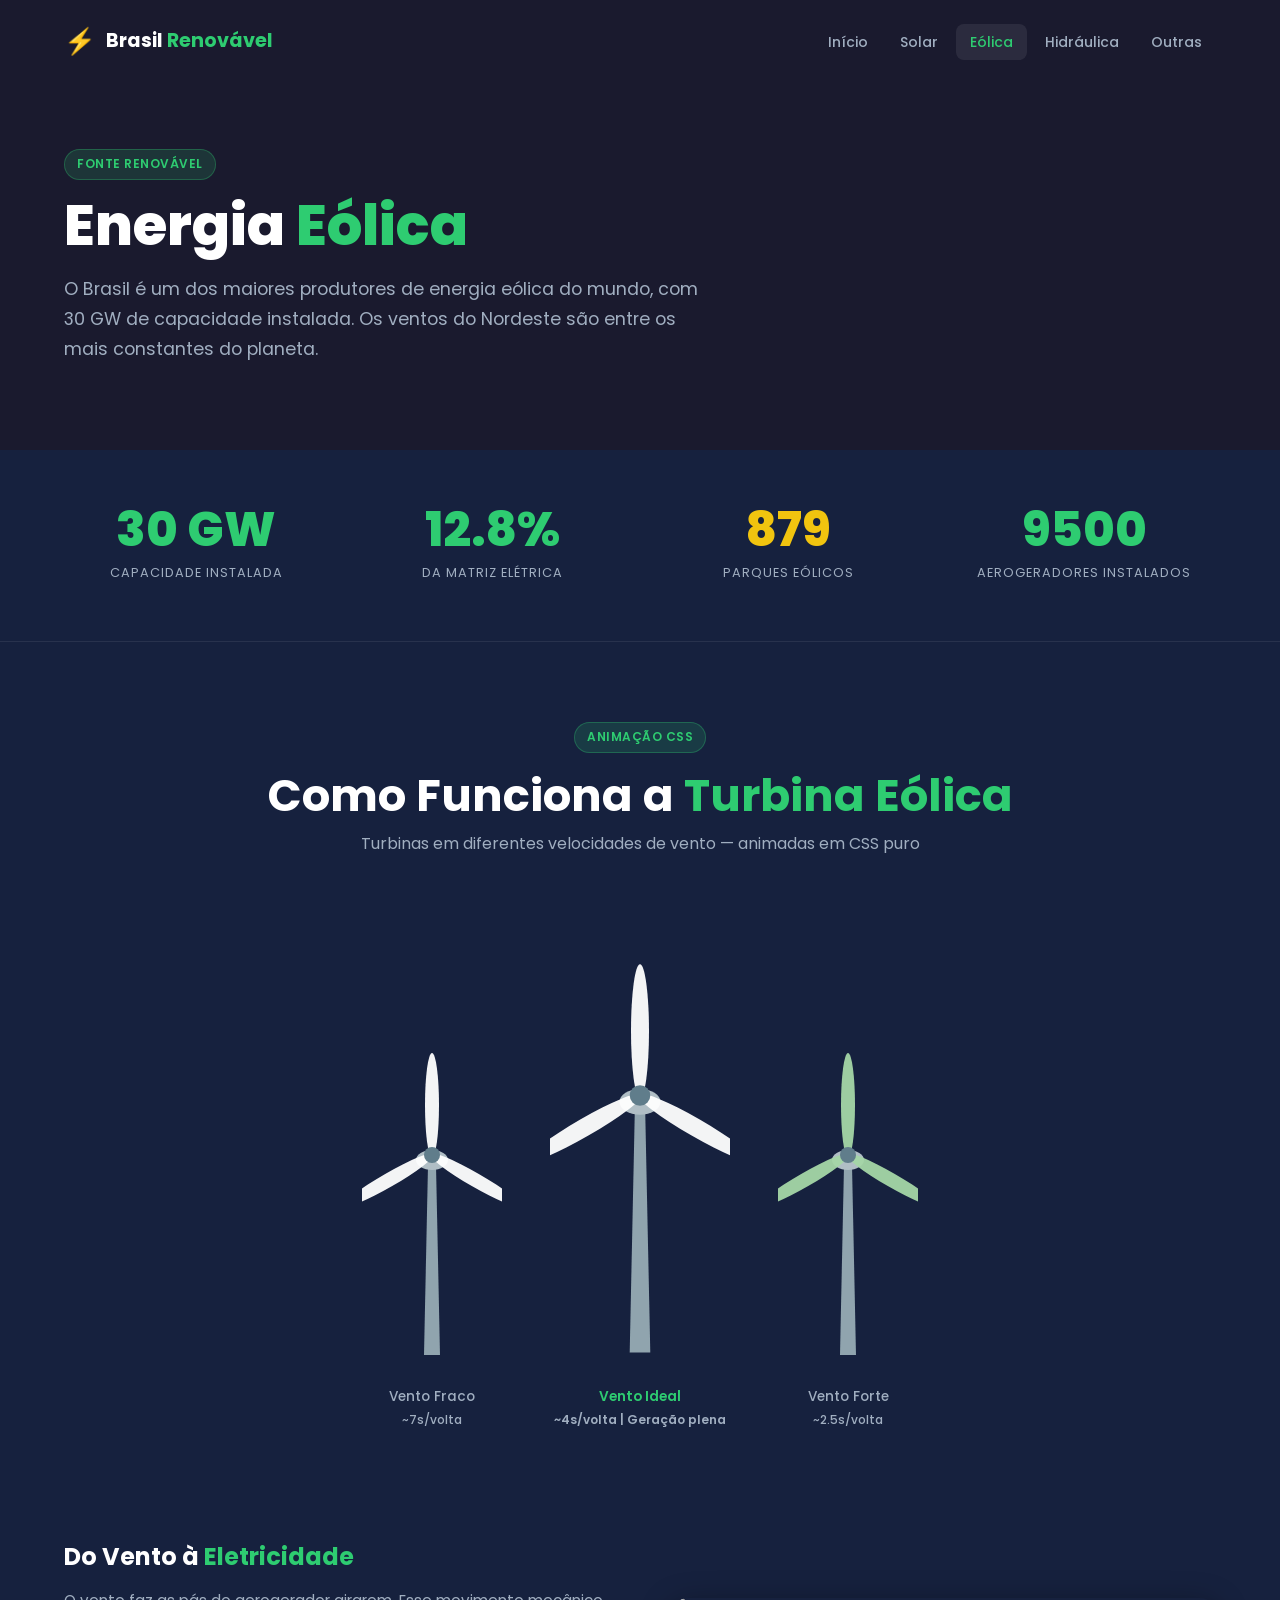
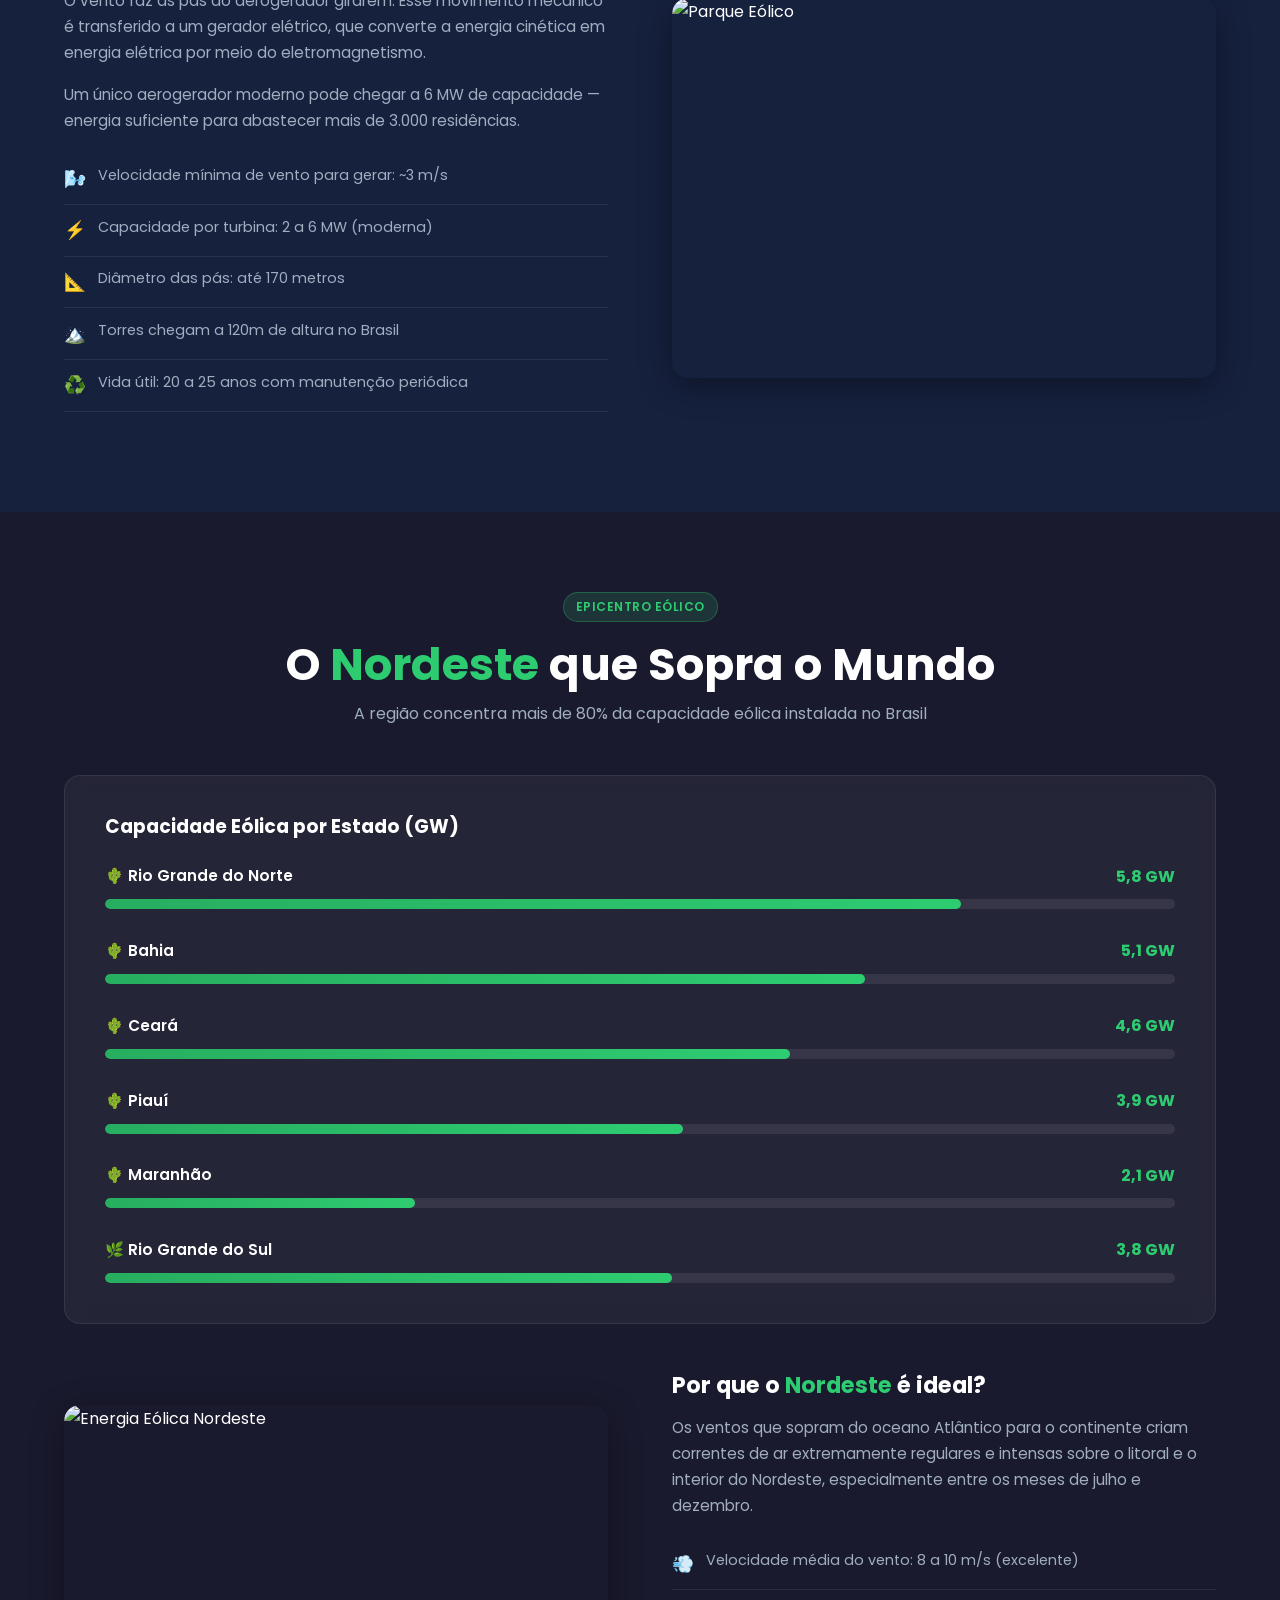
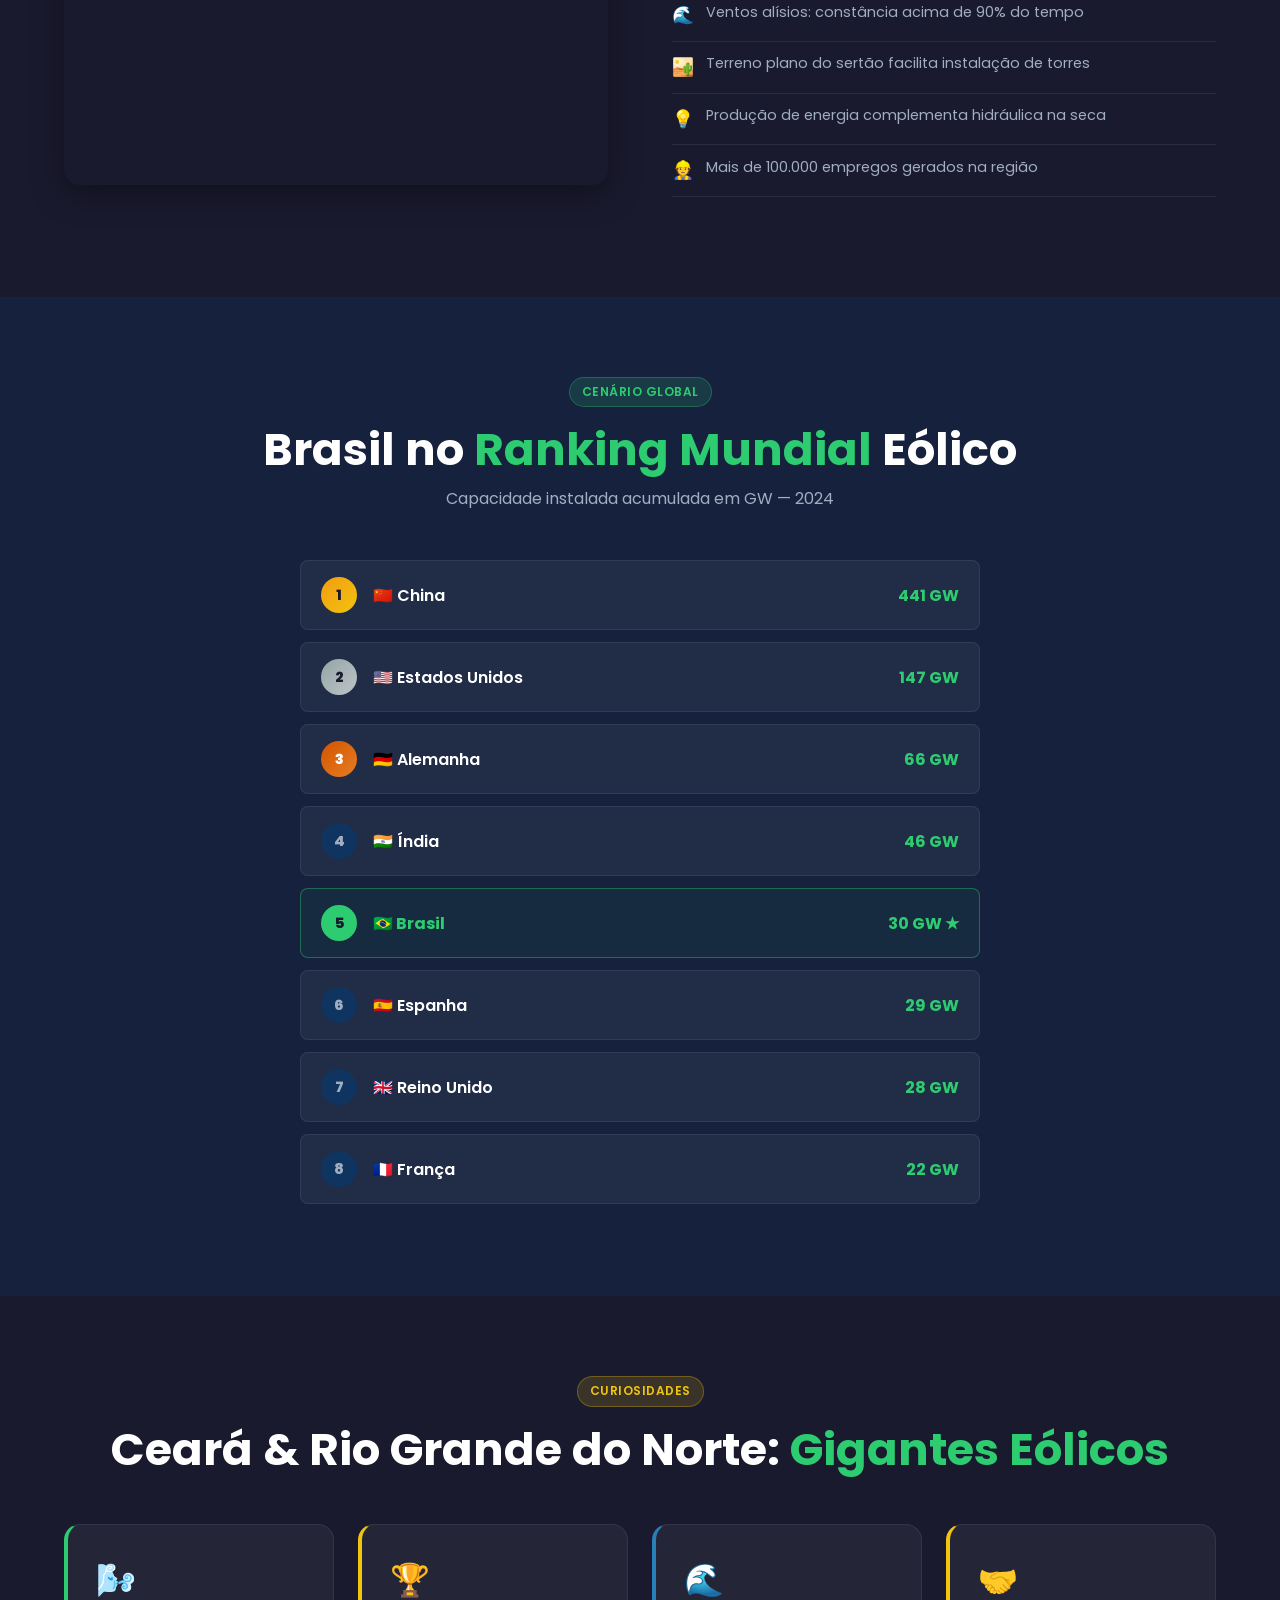
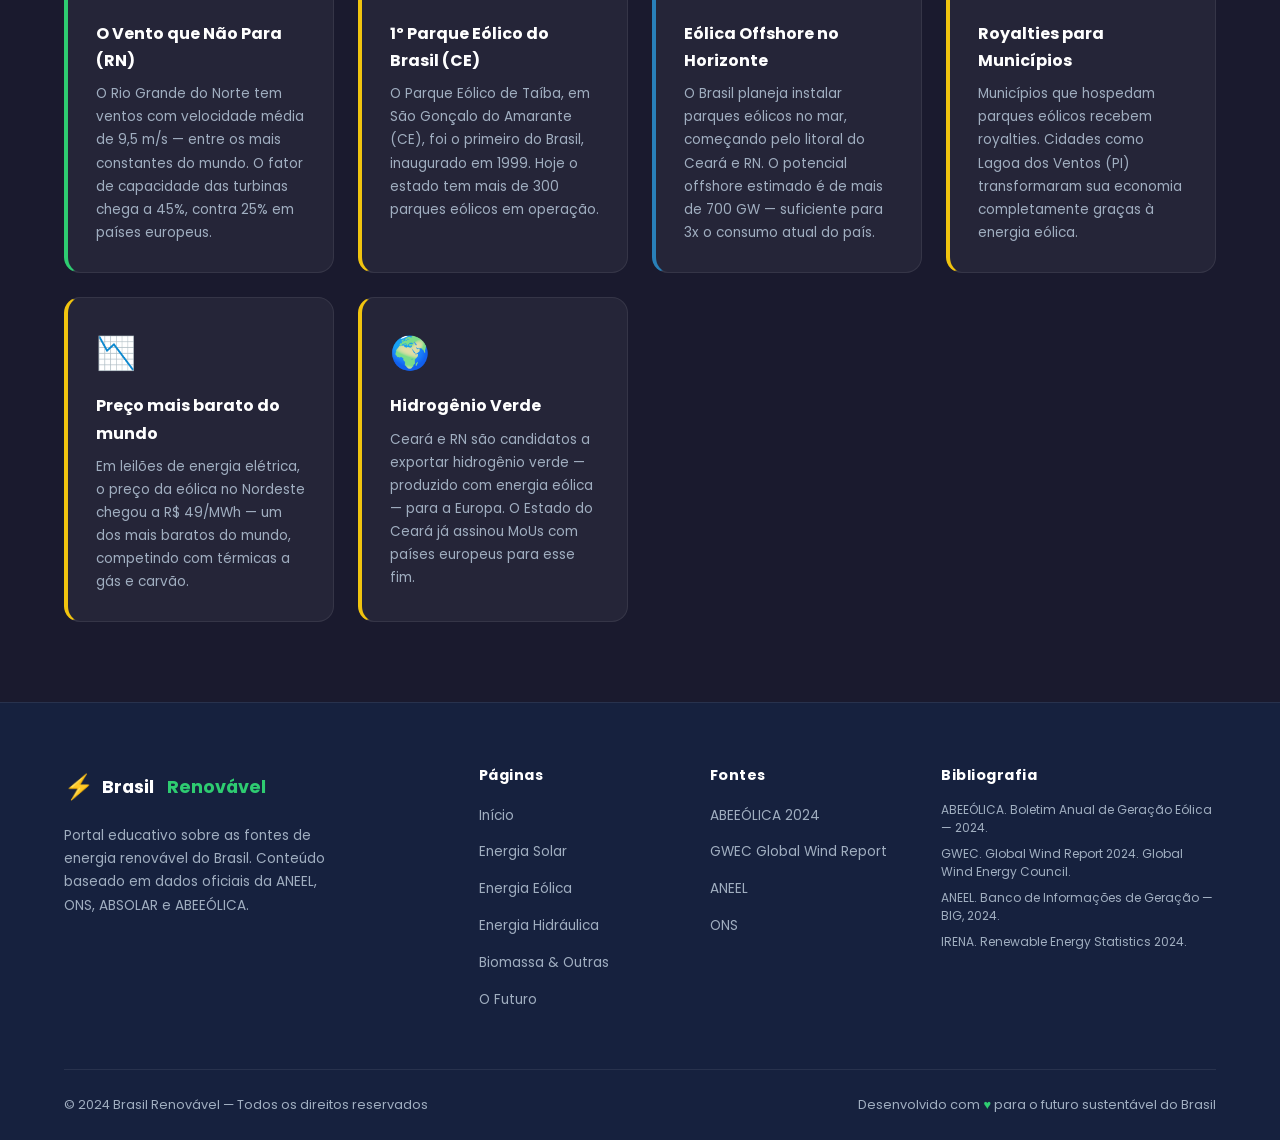
==== eolica.html @ ecba37b7 "feat: add site" ====
<!doctype html>
<html lang="pt-BR">
  <head>
    <meta charset="UTF-8" />
    <meta name="viewport" content="width=device-width, initial-scale=1.0" />
    <title>Energia Eólica — Brasil Renovável</title>
    <link rel="stylesheet" href="css/style.css" />
    <meta
      name="description"
      content="Energia eólica no Brasil: Nordeste lidera o ranque mundial, com destaque para Ceará e Rio Grande do Norte."
    />
  </head>
  <body>
    <!-- ── Navbar ────────────────────────────────────────────── -->
    <nav class="navbar">
      <div class="container">
        <a href="index.html" class="nav-brand">
          <span class="brand-icon">⚡</span>
          <span>Brasil <span class="highlight-green">Renovável</span></span>
        </a>
        <ul class="nav-menu">
          <li><a href="index.html" class="nav-link">Início</a></li>
          <li><a href="solar.html" class="nav-link">Solar</a></li>
          <li><a href="eolica.html" class="nav-link">Eólica</a></li>
          <li><a href="hidraulica.html" class="nav-link">Hidráulica</a></li>
          <li><a href="outras.html" class="nav-link">Outras</a></li>
        </ul>
        <button class="nav-toggle" aria-label="Menu">
          <span></span><span></span><span></span>
        </button>
      </div>
    </nav>

    <!-- ── Hero ─────────────────────────────────────────────── -->
    <section class="hero-inner eolica">
      <div class="container">
        <span class="tag tag-green fade-in">Fonte Renovável</span>
        <h1 class="hero-inner-title fade-in">
          Energia <span class="highlight-green">Eólica</span>
        </h1>
        <p class="hero-inner-desc fade-in">
          O Brasil é um dos maiores produtores de energia eólica do mundo, com
          30 GW de capacidade instalada. Os ventos do Nordeste são entre os mais
          constantes do planeta.
        </p>
      </div>
    </section>

    <!-- ── Stats ─────────────────────────────────────────────── -->
    <section class="stats-bar">
      <div class="container">
        <div class="stats-grid">
          <div class="stat-item fade-in">
            <span
              class="stat-number highlight-green"
              data-count="30"
              data-suffix=" GW"
              >0</span
            >
            <span class="stat-label">Capacidade Instalada</span>
          </div>
          <div class="stat-item fade-in">
            <span
              class="stat-number"
              style="color: var(--green)"
              data-count="12.8"
              data-suffix="%"
              >0</span
            >
            <span class="stat-label">Da Matriz Elétrica</span>
          </div>
          <div class="stat-item fade-in">
            <span
              class="stat-number highlight-yellow"
              data-count="879"
              data-suffix=""
              >0</span
            >
            <span class="stat-label">Parques Eólicos</span>
          </div>
          <div class="stat-item fade-in">
            <span
              class="stat-number highlight-green"
              data-count="9500"
              data-suffix=""
              >0</span
            >
            <span class="stat-label">Aerogeradores Instalados</span>
          </div>
        </div>
      </div>
    </section>

    <!-- ── Turbina Eólica CSS Puro ────────────────────────────── -->
    <section style="padding: 5rem 0; background: var(--dark-2)">
      <div class="container">
        <div style="text-align: center; margin-bottom: 3rem" class="fade-in">
          <span class="tag tag-green" style="margin-bottom: 1rem"
            >Animação CSS</span
          >
          <h2 class="section-title">
            Como Funciona a <span class="highlight-green">Turbina Eólica</span>
          </h2>
          <p class="section-subtitle">
            Turbinas em diferentes velocidades de vento — animadas em CSS puro
          </p>
        </div>

        <!-- TURBINA EM CSS PURO -->
        <div class="turbine-showcase fade-in">
          <!-- Turbina lenta -->
          <div class="turbine-wrap">
            <div class="turbine-svg-container">
              <svg viewBox="0 0 140 320" xmlns="http://www.w3.org/2000/svg">
                <!-- Torre -->
                <polygon points="62,310 78,310 74,120 66,120" fill="#90a4ae" />
                <!-- Nacele -->
                <ellipse cx="70" cy="115" rx="16" ry="10" fill="#b0bec5" />
                <!-- Blades Group (animado) -->
                <g class="turbine-blades slow" transform-origin="70 110">
                  <!-- Blade 1 (para cima) -->
                  <ellipse
                    cx="70"
                    cy="60"
                    rx="7"
                    ry="52"
                    fill="white"
                    opacity=".95"
                  />
                  <!-- Blade 2 (baixo-direita) -->
                  <ellipse
                    cx="70"
                    cy="60"
                    rx="7"
                    ry="52"
                    fill="white"
                    opacity=".95"
                    transform="rotate(120,70,110)"
                  />
                  <!-- Blade 3 (baixo-esquerda) -->
                  <ellipse
                    cx="70"
                    cy="60"
                    rx="7"
                    ry="52"
                    fill="white"
                    opacity=".95"
                    transform="rotate(240,70,110)"
                  />
                </g>
                <!-- Hub -->
                <circle cx="70" cy="110" r="8" fill="#607d8b" />
              </svg>
            </div>
            <div class="turbine-label">
              Vento Fraco<br /><span
                style="color: var(--gray); font-size: 0.75rem"
                >~7s/volta</span
              >
            </div>
          </div>

          <!-- Turbina normal -->
          <div class="turbine-wrap">
            <div class="turbine-svg-container" style="width: 180px">
              <svg viewBox="0 0 140 320" xmlns="http://www.w3.org/2000/svg">
                <polygon points="62,310 78,310 74,120 66,120" fill="#90a4ae" />
                <ellipse cx="70" cy="115" rx="16" ry="10" fill="#b0bec5" />
                <g class="turbine-blades" transform-origin="70 110">
                  <ellipse
                    cx="70"
                    cy="60"
                    rx="7"
                    ry="52"
                    fill="white"
                    opacity=".95"
                  />
                  <ellipse
                    cx="70"
                    cy="60"
                    rx="7"
                    ry="52"
                    fill="white"
                    opacity=".95"
                    transform="rotate(120,70,110)"
                  />
                  <ellipse
                    cx="70"
                    cy="60"
                    rx="7"
                    ry="52"
                    fill="white"
                    opacity=".95"
                    transform="rotate(240,70,110)"
                  />
                </g>
                <circle cx="70" cy="110" r="8" fill="#607d8b" />
              </svg>
            </div>
            <div
              class="turbine-label"
              style="color: var(--green); font-weight: 600"
            >
              Vento Ideal<br />
              <span style="color: var(--gray); font-size: 0.75rem"
                >~4s/volta | Geração plena</span
              >
            </div>
          </div>

          <!-- Turbina rápida -->
          <div class="turbine-wrap">
            <div class="turbine-svg-container">
              <svg viewBox="0 0 140 320" xmlns="http://www.w3.org/2000/svg">
                <polygon points="62,310 78,310 74,120 66,120" fill="#90a4ae" />
                <ellipse cx="70" cy="115" rx="16" ry="10" fill="#b0bec5" />
                <g class="turbine-blades fast" transform-origin="70 110">
                  <ellipse
                    cx="70"
                    cy="60"
                    rx="7"
                    ry="52"
                    fill="#a5d6a7"
                    opacity=".95"
                  />
                  <ellipse
                    cx="70"
                    cy="60"
                    rx="7"
                    ry="52"
                    fill="#a5d6a7"
                    opacity=".95"
                    transform="rotate(120,70,110)"
                  />
                  <ellipse
                    cx="70"
                    cy="60"
                    rx="7"
                    ry="52"
                    fill="#a5d6a7"
                    opacity=".95"
                    transform="rotate(240,70,110)"
                  />
                </g>
                <circle cx="70" cy="110" r="8" fill="#607d8b" />
              </svg>
            </div>
            <div class="turbine-label">
              Vento Forte<br /><span
                style="color: var(--gray); font-size: 0.75rem"
                >~2.5s/volta</span
              >
            </div>
          </div>
        </div>

        <!-- Como funciona texto -->
        <div class="info-grid" style="margin-top: 4rem">
          <div class="info-content fade-in">
            <h3 style="font-size: 1.5rem; margin-bottom: 1rem">
              Do Vento à <span class="highlight-green">Eletricidade</span>
            </h3>
            <p>
              O vento faz as pás do aerogerador girarem. Esse movimento mecânico
              é transferido a um gerador elétrico, que converte a energia
              cinética em energia elétrica por meio do eletromagnetismo.
            </p>
            <p>
              Um único aerogerador moderno pode chegar a 6 MW de capacidade —
              energia suficiente para abastecer mais de 3.000 residências.
            </p>
            <ul class="info-list">
              <li>
                <span class="icon">🌬️</span
                ><span>Velocidade mínima de vento para gerar: ~3 m/s</span>
              </li>
              <li>
                <span class="icon">⚡</span
                ><span>Capacidade por turbina: 2 a 6 MW (moderna)</span>
              </li>
              <li>
                <span class="icon">📐</span
                ><span>Diâmetro das pás: até 170 metros</span>
              </li>
              <li>
                <span class="icon">🏔️</span
                ><span>Torres chegam a 120m de altura no Brasil</span>
              </li>
              <li>
                <span class="icon">♻️</span
                ><span>Vida útil: 20 a 25 anos com manutenção periódica</span>
              </li>
            </ul>
          </div>
          <div class="info-image fade-in">
            <img
              src="https://images.unsplash.com/photo-1548337138-e87d889cc369?w=800&q=80&auto=format&fit=crop"
              alt="Parque Eólico"
              loading="lazy"
            />
          </div>
        </div>
      </div>
    </section>

    <!-- ── Destaque Nordeste ───────────────────────────────────── -->
    <section class="info-section" style="padding: 5rem 0">
      <div class="container">
        <div style="text-align: center; margin-bottom: 3rem" class="fade-in">
          <span class="tag tag-green" style="margin-bottom: 1rem"
            >Epicentro Eólico</span
          >
          <h2 class="section-title">
            O <span class="highlight-green">Nordeste</span> que Sopra o Mundo
          </h2>
          <p class="section-subtitle">
            A região concentra mais de 80% da capacidade eólica instalada no
            Brasil
          </p>
        </div>

        <div class="progress-card fade-in" style="margin-bottom: 3rem">
          <h3 style="margin-bottom: 1.5rem">
            Capacidade Eólica por Estado (GW)
          </h3>
          <div class="progress-item">
            <div class="progress-header">
              <span class="progress-name">🌵 Rio Grande do Norte</span
              ><span class="progress-pct highlight-green">5,8 GW</span>
            </div>
            <div class="progress-track">
              <div class="progress-fill fill-green" data-width="80%"></div>
            </div>
          </div>
          <div class="progress-item">
            <div class="progress-header">
              <span class="progress-name">🌵 Bahia</span
              ><span class="progress-pct highlight-green">5,1 GW</span>
            </div>
            <div class="progress-track">
              <div class="progress-fill fill-green" data-width="71%"></div>
            </div>
          </div>
          <div class="progress-item">
            <div class="progress-header">
              <span class="progress-name">🌵 Ceará</span
              ><span class="progress-pct highlight-green">4,6 GW</span>
            </div>
            <div class="progress-track">
              <div class="progress-fill fill-green" data-width="64%"></div>
            </div>
          </div>
          <div class="progress-item">
            <div class="progress-header">
              <span class="progress-name">🌵 Piauí</span
              ><span class="progress-pct highlight-green">3,9 GW</span>
            </div>
            <div class="progress-track">
              <div class="progress-fill fill-green" data-width="54%"></div>
            </div>
          </div>
          <div class="progress-item">
            <div class="progress-header">
              <span class="progress-name">🌵 Maranhão</span
              ><span class="progress-pct highlight-green">2,1 GW</span>
            </div>
            <div class="progress-track">
              <div class="progress-fill fill-green" data-width="29%"></div>
            </div>
          </div>
          <div class="progress-item">
            <div class="progress-header">
              <span class="progress-name">🌿 Rio Grande do Sul</span
              ><span class="progress-pct highlight-green">3,8 GW</span>
            </div>
            <div class="progress-track">
              <div class="progress-fill fill-green" data-width="53%"></div>
            </div>
          </div>
        </div>

        <div class="info-grid">
          <div class="info-image fade-in">
            <img
              src="https://images.unsplash.com/photo-1466611653911-95081537e5b7?w=800&q=80&auto=format&fit=crop"
              alt="Energia Eólica Nordeste"
              loading="lazy"
            />
          </div>
          <div class="info-content fade-in">
            <h3 style="font-size: 1.4rem; margin-bottom: 1rem">
              Por que o <span class="highlight-green">Nordeste</span> é ideal?
            </h3>
            <p>
              Os ventos que sopram do oceano Atlântico para o continente criam
              correntes de ar extremamente regulares e intensas sobre o litoral
              e o interior do Nordeste, especialmente entre os meses de julho e
              dezembro.
            </p>
            <ul class="info-list">
              <li>
                <span class="icon">💨</span
                ><span>Velocidade média do vento: 8 a 10 m/s (excelente)</span>
              </li>
              <li>
                <span class="icon">🌊</span
                ><span>Ventos alísios: constância acima de 90% do tempo</span>
              </li>
              <li>
                <span class="icon">🏜️</span
                ><span
                  >Terreno plano do sertão facilita instalação de torres</span
                >
              </li>
              <li>
                <span class="icon">💡</span
                ><span>Produção de energia complementa hidráulica na seca</span>
              </li>
              <li>
                <span class="icon">👷</span
                ><span>Mais de 100.000 empregos gerados na região</span>
              </li>
            </ul>
          </div>
        </div>
      </div>
    </section>

    <!-- ── Ranking Mundial ────────────────────────────────────── -->
    <section style="padding: 5rem 0; background: var(--dark-2)">
      <div class="container">
        <div style="text-align: center; margin-bottom: 3rem" class="fade-in">
          <span class="tag tag-green" style="margin-bottom: 1rem"
            >Cenário Global</span
          >
          <h2 class="section-title">
            Brasil no
            <span class="highlight-green">Ranking Mundial</span> Eólico
          </h2>
          <p class="section-subtitle">
            Capacidade instalada acumulada em GW — 2024
          </p>
        </div>

        <div
          class="ranking-list fade-in"
          style="max-width: 680px; margin: 0 auto"
        >
          <div class="ranking-item">
            <div class="ranking-pos pos-1">1</div>
            <span class="ranking-country">🇨🇳 China</span>
            <span class="ranking-gw">441 GW</span>
          </div>
          <div class="ranking-item">
            <div class="ranking-pos pos-2">2</div>
            <span class="ranking-country">🇺🇸 Estados Unidos</span>
            <span class="ranking-gw">147 GW</span>
          </div>
          <div class="ranking-item">
            <div class="ranking-pos pos-3">3</div>
            <span class="ranking-country">🇩🇪 Alemanha</span>
            <span class="ranking-gw">66 GW</span>
          </div>
          <div class="ranking-item">
            <div class="ranking-pos pos-other">4</div>
            <span class="ranking-country">🇮🇳 Índia</span>
            <span class="ranking-gw">46 GW</span>
          </div>
          <div
            class="ranking-item"
            style="
              border: 1px solid rgba(46, 204, 113, 0.4);
              background: rgba(46, 204, 113, 0.05);
            "
          >
            <div
              class="ranking-pos pos-other"
              style="background: var(--green); color: var(--dark)"
            >
              5
            </div>
            <span
              class="ranking-country"
              style="color: var(--green); font-weight: 700"
              >🇧🇷 Brasil</span
            >
            <span class="ranking-gw" style="color: var(--green)">30 GW ★</span>
          </div>
          <div class="ranking-item">
            <div class="ranking-pos pos-other">6</div>
            <span class="ranking-country">🇪🇸 Espanha</span>
            <span class="ranking-gw">29 GW</span>
          </div>
          <div class="ranking-item">
            <div class="ranking-pos pos-other">7</div>
            <span class="ranking-country">🇬🇧 Reino Unido</span>
            <span class="ranking-gw">28 GW</span>
          </div>
          <div class="ranking-item">
            <div class="ranking-pos pos-other">8</div>
            <span class="ranking-country">🇫🇷 França</span>
            <span class="ranking-gw">22 GW</span>
          </div>
        </div>
      </div>
    </section>

    <!-- ── Curiosidades CE e RN ───────────────────────────────── -->
    <section style="padding: 5rem 0">
      <div class="container">
        <div style="text-align: center; margin-bottom: 3rem" class="fade-in">
          <span class="tag tag-yellow" style="margin-bottom: 1rem"
            >Curiosidades</span
          >
          <h2 class="section-title">
            Ceará & Rio Grande do Norte:
            <span class="highlight-green">Gigantes Eólicos</span>
          </h2>
        </div>

        <div class="curiosity-grid">
          <div
            class="curiosity-card fade-in"
            style="border-left-color: var(--green)"
          >
            <div class="c-icon">🌬️</div>
            <div class="c-title">O Vento que Não Para (RN)</div>
            <div class="c-text">
              O Rio Grande do Norte tem ventos com velocidade média de 9,5 m/s —
              entre os mais constantes do mundo. O fator de capacidade das
              turbinas chega a 45%, contra 25% em países europeus.
            </div>
          </div>
          <div class="curiosity-card fade-in">
            <div class="c-icon">🏆</div>
            <div class="c-title">1º Parque Eólico do Brasil (CE)</div>
            <div class="c-text">
              O Parque Eólico de Taíba, em São Gonçalo do Amarante (CE), foi o
              primeiro do Brasil, inaugurado em 1999. Hoje o estado tem mais de
              300 parques eólicos em operação.
            </div>
          </div>
          <div
            class="curiosity-card fade-in"
            style="border-left-color: var(--blue)"
          >
            <div class="c-icon">🌊</div>
            <div class="c-title">Eólica Offshore no Horizonte</div>
            <div class="c-text">
              O Brasil planeja instalar parques eólicos no mar, começando pelo
              litoral do Ceará e RN. O potencial offshore estimado é de mais de
              700 GW — suficiente para 3x o consumo atual do país.
            </div>
          </div>
          <div class="curiosity-card fade-in">
            <div class="c-icon">🤝</div>
            <div class="c-title">Royalties para Municípios</div>
            <div class="c-text">
              Municípios que hospedam parques eólicos recebem royalties. Cidades
              como Lagoa dos Ventos (PI) transformaram sua economia
              completamente graças à energia eólica.
            </div>
          </div>
          <div
            class="curiosity-card fade-in"
            style="border-left-color: var(--yellow)"
          >
            <div class="c-icon">📉</div>
            <div class="c-title">Preço mais barato do mundo</div>
            <div class="c-text">
              Em leilões de energia elétrica, o preço da eólica no Nordeste
              chegou a R$ 49/MWh — um dos mais baratos do mundo, competindo com
              térmicas a gás e carvão.
            </div>
          </div>
          <div class="curiosity-card fade-in">
            <div class="c-icon">🌍</div>
            <div class="c-title">Hidrogênio Verde</div>
            <div class="c-text">
              Ceará e RN são candidatos a exportar hidrogênio verde — produzido
              com energia eólica — para a Europa. O Estado do Ceará já assinou
              MoUs com países europeus para esse fim.
            </div>
          </div>
        </div>
      </div>
    </section>

    <!-- ── Footer ─────────────────────────────────────────────── -->
    <footer class="footer">
      <div class="container">
        <div class="footer-grid">
          <div class="footer-brand">
            <div class="brand">
              <span class="brand-icon">⚡</span> Brasil
              <span class="highlight-green" style="margin-left: 0.3rem"
                >Renovável</span
              >
            </div>
            <p>
              Portal educativo sobre as fontes de energia renovável do Brasil.
              Conteúdo baseado em dados oficiais da ANEEL, ONS, ABSOLAR e
              ABEEÓLICA.
            </p>
          </div>
          <div class="footer-col">
            <h4>Páginas</h4>
            <ul class="footer-links">
              <li><a href="index.html">Início</a></li>
              <li><a href="solar.html">Energia Solar</a></li>
              <li><a href="eolica.html">Energia Eólica</a></li>
              <li><a href="hidraulica.html">Energia Hidráulica</a></li>
              <li><a href="outras.html">Biomassa & Outras</a></li>
              <li><a href="futuro.html">O Futuro</a></li>
            </ul>
          </div>
          <div class="footer-col">
            <h4>Fontes</h4>
            <ul class="footer-links">
              <li><a href="#">ABEEÓLICA 2024</a></li>
              <li><a href="#">GWEC Global Wind Report</a></li>
              <li><a href="#">ANEEL</a></li>
              <li><a href="#">ONS</a></li>
            </ul>
          </div>
          <div class="footer-col">
            <h4>Bibliografia</h4>
            <ul class="footer-bibliography">
              <li>ABEEÓLICA. Boletim Anual de Geração Eólica — 2024.</li>
              <li>
                GWEC. Global Wind Report 2024. Global Wind Energy Council.
              </li>
              <li>ANEEL. Banco de Informações de Geração — BIG, 2024.</li>
              <li>IRENA. Renewable Energy Statistics 2024.</li>
            </ul>
          </div>
        </div>
        <div class="footer-bottom">
          <p>© 2024 Brasil Renovável — Todos os direitos reservados</p>
          <div class="credits">
            Desenvolvido com <span>♥</span> para o futuro sustentável do Brasil
          </div>
        </div>
      </div>
    </footer>

    <button class="scroll-top" aria-label="Voltar ao topo">↑</button>
    <script src="js/main.js"></script>
  </body>
</html>
---- css/style.css ----
/* ============================================================
   ENERGIAS RENOVÁVEIS NO BRASIL — style.css
   ============================================================ */

@import url('https://fonts.googleapis.com/css2?family=Poppins:wght@300;400;500;600;700;800;900&display=swap');

/* ── Variables ─────────────────────────────────────────────── */
:root {
  --green:       #2ecc71;
  --green-dark:  #27ae60;
  --yellow:      #f1c40f;
  --yellow-dark: #f39c12;
  --blue:        #2980b9;
  --blue-dark:   #1a6fa3;
  --dark:        #1a1a2e;
  --dark-2:      #16213e;
  --dark-3:      #0f3460;
  --white:       #ffffff;
  --gray:        #a0aec0;
  --gray-light:  #e2e8f0;
  --card-bg:     rgba(255,255,255,0.05);
  --card-border: rgba(255,255,255,0.08);
  --shadow:      0 8px 32px rgba(0,0,0,0.4);
  --shadow-hover:0 16px 48px rgba(0,0,0,0.6);
  --radius:      16px;
  --radius-sm:   8px;
  --transition:  0.3s ease;
}

/* ── Reset & Base ──────────────────────────────────────────── */
*, *::before, *::after { margin: 0; padding: 0; box-sizing: border-box; }

html { scroll-behavior: smooth; }

body {
  font-family: 'Poppins', sans-serif;
  background: var(--dark);
  color: var(--white);
  line-height: 1.7;
  overflow-x: hidden;
}

img { max-width: 100%; height: auto; display: block; }

a { text-decoration: none; color: inherit; }

ul { list-style: none; }

h1,h2,h3,h4 { line-height: 1.2; }

/* ── Utility ───────────────────────────────────────────────── */
.container { width: 90%; max-width: 1200px; margin: 0 auto; }

.section-title {
  font-size: clamp(1.8rem, 4vw, 2.8rem);
  font-weight: 700;
  margin-bottom: .5rem;
}

.section-subtitle {
  color: var(--gray);
  font-size: 1rem;
  margin-bottom: 3rem;
}

.highlight-green  { color: var(--green); }
.highlight-yellow { color: var(--yellow); }
.highlight-blue   { color: var(--blue); }

.tag {
  display: inline-block;
  padding: .25rem .75rem;
  border-radius: 99px;
  font-size: .75rem;
  font-weight: 600;
  letter-spacing: .5px;
  text-transform: uppercase;
}
.tag-green  { background: rgba(46,204,113,.15); color: var(--green); border: 1px solid rgba(46,204,113,.3); }
.tag-yellow { background: rgba(241,196,15,.15);  color: var(--yellow); border: 1px solid rgba(241,196,15,.3); }
.tag-blue   { background: rgba(41,128,185,.15);  color: var(--blue);  border: 1px solid rgba(41,128,185,.3); }

.btn {
  display: inline-flex;
  align-items: center;
  gap: .5rem;
  padding: .875rem 2rem;
  border-radius: 99px;
  font-family: 'Poppins', sans-serif;
  font-weight: 600;
  font-size: 1rem;
  cursor: pointer;
  border: none;
  transition: all var(--transition);
}
.btn-green  { background: var(--green); color: var(--dark); }
.btn-green:hover  { background: var(--green-dark); transform: translateY(-2px); box-shadow: 0 8px 24px rgba(46,204,113,.4); }
.btn-yellow { background: var(--yellow); color: var(--dark); }
.btn-yellow:hover { background: var(--yellow-dark); transform: translateY(-2px); box-shadow: 0 8px 24px rgba(241,196,15,.4); }
.btn-outline { background: transparent; color: var(--white); border: 2px solid rgba(255,255,255,.3); }
.btn-outline:hover { background: rgba(255,255,255,.1); transform: translateY(-2px); }

.fade-in {
  opacity: 0;
  transform: translateY(30px);
  transition: opacity .7s ease, transform .7s ease;
}
.fade-in.visible { opacity: 1; transform: translateY(0); }

/* ── Navbar ────────────────────────────────────────────────── */
.navbar {
  position: fixed;
  top: 0; left: 0; right: 0;
  z-index: 1000;
  padding: 1.25rem 0;
  transition: background var(--transition), box-shadow var(--transition), padding var(--transition);
}

.navbar.scrolled {
  background: rgba(26,26,46,.95);
  backdrop-filter: blur(20px);
  -webkit-backdrop-filter: blur(20px);
  box-shadow: 0 4px 24px rgba(0,0,0,.4);
  padding: .75rem 0;
}

.navbar .container {
  display: flex;
  align-items: center;
  justify-content: space-between;
}

.nav-brand {
  display: flex;
  align-items: center;
  gap: .6rem;
  font-size: 1.2rem;
  font-weight: 700;
}

.nav-brand .brand-icon { font-size: 1.6rem; }

.nav-menu {
  display: flex;
  align-items: center;
  gap: .25rem;
}

.nav-link {
  padding: .5rem .875rem;
  border-radius: var(--radius-sm);
  font-size: .875rem;
  font-weight: 500;
  color: var(--gray);
  transition: color var(--transition), background var(--transition);
}

.nav-link:hover,
.nav-link.active { color: var(--white); background: rgba(255,255,255,.08); }

.nav-link.active { color: var(--green); }

.nav-toggle {
  display: none;
  flex-direction: column;
  gap: 5px;
  cursor: pointer;
  padding: .5rem;
}

.nav-toggle span {
  display: block;
  width: 24px;
  height: 2px;
  background: var(--white);
  border-radius: 99px;
  transition: all var(--transition);
}

/* ── Hero — Index ──────────────────────────────────────────── */
.hero {
  min-height: 100vh;
  display: flex;
  align-items: center;
  position: relative;
  overflow: hidden;
  background: linear-gradient(135deg, var(--dark) 0%, var(--dark-2) 50%, var(--dark-3) 100%);
}

.hero-particles {
  position: absolute;
  inset: 0;
  pointer-events: none;
}

.hero-particles::before,
.hero-particles::after {
  content: '';
  position: absolute;
  border-radius: 50%;
  filter: blur(80px);
  opacity: .15;
  animation: float 8s ease-in-out infinite alternate;
}

.hero-particles::before {
  width: 500px; height: 500px;
  background: var(--green);
  top: -100px; right: -100px;
}

.hero-particles::after {
  width: 400px; height: 400px;
  background: var(--blue);
  bottom: -80px; left: -80px;
  animation-delay: -4s;
}

@keyframes float {
  from { transform: translate(0, 0) scale(1); }
  to   { transform: translate(30px, 20px) scale(1.05); }
}

.parallax-bg {
  position: absolute;
  inset: -20%;
  background-image: url('https://images.unsplash.com/photo-1466611653911-95081537e5b7?w=1600&q=80&auto=format&fit=crop');
  background-size: cover;
  background-position: center;
  opacity: .08;
  will-change: transform;
}

.hero-content {
  position: relative;
  z-index: 2;
  padding: 8rem 0 4rem;
}

.hero-eyebrow {
  display: flex;
  align-items: center;
  gap: .75rem;
  margin-bottom: 1.5rem;
}

.hero-eyebrow .line {
  width: 40px;
  height: 2px;
  background: var(--green);
}

.hero-eyebrow span {
  font-size: .85rem;
  font-weight: 600;
  color: var(--green);
  letter-spacing: 2px;
  text-transform: uppercase;
}

.hero-title {
  font-size: clamp(2.5rem, 6vw, 5rem);
  font-weight: 900;
  line-height: 1.05;
  margin-bottom: 1.5rem;
}

.hero-description {
  font-size: clamp(1rem, 2vw, 1.2rem);
  color: var(--gray);
  max-width: 600px;
  margin-bottom: 2.5rem;
}

.hero-cta { display: flex; gap: 1rem; flex-wrap: wrap; }

/* ── Hero — Inner Pages ────────────────────────────────────── */
.hero-inner {
  min-height: 50vh;
  display: flex;
  align-items: center;
  position: relative;
  overflow: hidden;
  padding: 7rem 0 3rem;
}

.hero-inner::before {
  content: '';
  position: absolute;
  inset: 0;
  background-size: cover;
  background-position: center;
  opacity: .12;
  z-index: 0;
}

.hero-inner.solar::before    { background-image: url('https://images.unsplash.com/photo-1509391366360-2e959784a276?w=1600&q=80&auto=format&fit=crop'); }
.hero-inner.eolica::before   { background-image: url('https://images.unsplash.com/photo-1548337138-e87d889cc369?w=1600&q=80&auto=format&fit=crop'); }
.hero-inner.hidraulica::before { background-image: url('https://images.unsplash.com/photo-1504615755583-2916b52192a3?w=1600&q=80&auto=format&fit=crop'); }
.hero-inner.outras::before   { background-image: url('https://images.unsplash.com/photo-1497435334941-8c899ee9e8e9?w=1600&q=80&auto=format&fit=crop'); }
.hero-inner.futuro::before   { background-image: url('https://images.unsplash.com/photo-1473341304170-971dccb5ac1e?w=1600&q=80&auto=format&fit=crop'); }

.hero-inner .container { position: relative; z-index: 2; }

.hero-inner-title {
  font-size: clamp(2rem, 5vw, 3.5rem);
  font-weight: 800;
  margin: .75rem 0 1rem;
}

.hero-inner-desc {
  font-size: 1.1rem;
  color: var(--gray);
  max-width: 650px;
}

/* ── Stats Bar ─────────────────────────────────────────────── */
.stats-bar {
  background: var(--dark-2);
  padding: 2.5rem 0;
  border-bottom: 1px solid var(--card-border);
}

.stats-grid {
  display: grid;
  grid-template-columns: repeat(auto-fit, minmax(160px, 1fr));
  gap: 2rem;
  text-align: center;
}

.stat-item { padding: 1rem; }

.stat-number {
  font-size: clamp(2rem, 4vw, 3rem);
  font-weight: 800;
  display: block;
  line-height: 1;
  margin-bottom: .25rem;
}

.stat-label {
  font-size: .8rem;
  color: var(--gray);
  text-transform: uppercase;
  letter-spacing: 1px;
}

/* ── Progress Bar ──────────────────────────────────────────── */
.progress-section { padding: 5rem 0; }

.progress-card {
  background: var(--card-bg);
  border: 1px solid var(--card-border);
  border-radius: var(--radius);
  padding: 2.5rem;
  backdrop-filter: blur(10px);
}

.progress-item { margin-bottom: 1.75rem; }
.progress-item:last-child { margin-bottom: 0; }

.progress-header {
  display: flex;
  justify-content: space-between;
  align-items: center;
  margin-bottom: .6rem;
}

.progress-name { font-weight: 600; font-size: .95rem; }
.progress-pct  { font-weight: 700; font-size: 1rem; }

.progress-track {
  height: 10px;
  background: rgba(255,255,255,.08);
  border-radius: 99px;
  overflow: hidden;
}

.progress-fill {
  height: 100%;
  border-radius: 99px;
  width: 0;
  transition: width 1.5s cubic-bezier(.4,0,.2,1);
}
.fill-green  { background: linear-gradient(90deg, var(--green-dark), var(--green)); }
.fill-blue   { background: linear-gradient(90deg, var(--blue-dark), var(--blue)); }
.fill-yellow { background: linear-gradient(90deg, var(--yellow-dark), var(--yellow)); }
.fill-teal   { background: linear-gradient(90deg, #16a085, #1abc9c); }
.fill-orange { background: linear-gradient(90deg, #e67e22, #f39c12); }

/* ── Cards ─────────────────────────────────────────────────── */
.cards-section { padding: 5rem 0; }

.cards-grid {
  display: grid;
  grid-template-columns: repeat(auto-fit, minmax(280px, 1fr));
  gap: 1.5rem;
}

.card {
  background: var(--card-bg);
  border: 1px solid var(--card-border);
  border-radius: var(--radius);
  padding: 2rem;
  transition: transform var(--transition), box-shadow var(--transition), border-color var(--transition), background var(--transition);
  cursor: pointer;
  position: relative;
  overflow: hidden;
}

.card::before {
  content: '';
  position: absolute;
  top: 0; left: 0; right: 0;
  height: 3px;
  border-radius: var(--radius) var(--radius) 0 0;
  opacity: 0;
  transition: opacity var(--transition);
}

.card-green::before  { background: linear-gradient(90deg, var(--green-dark), var(--green)); }
.card-yellow::before { background: linear-gradient(90deg, var(--yellow-dark), var(--yellow)); }
.card-blue::before   { background: linear-gradient(90deg, var(--blue-dark), var(--blue)); }
.card-teal::before   { background: linear-gradient(90deg, #16a085, #1abc9c); }

.card:hover {
  transform: translateY(-8px);
  box-shadow: var(--shadow-hover);
  border-color: rgba(255,255,255,.15);
  background: rgba(255,255,255,.07);
}

.card:hover::before { opacity: 1; }

.card-icon {
  font-size: 3rem;
  margin-bottom: 1rem;
  display: block;
}

.card-title {
  font-size: 1.3rem;
  font-weight: 700;
  margin-bottom: .75rem;
}

.card-text { color: var(--gray); font-size: .9rem; margin-bottom: 1.25rem; }

.card-link {
  display: inline-flex;
  align-items: center;
  gap: .4rem;
  font-size: .85rem;
  font-weight: 600;
  transition: gap var(--transition);
}

.card-link:hover { gap: .7rem; }

/* ── Nav Cards (index) ──────────────────────────────────────── */
.nav-cards-section { padding: 5rem 0; }

/* ── Info Sections ─────────────────────────────────────────── */
.info-section { padding: 5rem 0; }

.info-section:nth-child(even) { background: var(--dark-2); }

.info-grid {
  display: grid;
  grid-template-columns: 1fr 1fr;
  gap: 4rem;
  align-items: center;
}

.info-grid.reverse { direction: rtl; }
.info-grid.reverse > * { direction: ltr; }

.info-image {
  border-radius: var(--radius);
  overflow: hidden;
  box-shadow: var(--shadow);
}

.info-image img {
  width: 100%;
  height: 380px;
  object-fit: cover;
  transition: transform .5s ease;
}

.info-image:hover img { transform: scale(1.04); }

.info-content { }

.info-content p {
  color: var(--gray);
  font-size: .95rem;
  margin-bottom: 1rem;
}

.info-list { margin: 1.25rem 0; }

.info-list li {
  display: flex;
  align-items: flex-start;
  gap: .75rem;
  padding: .6rem 0;
  border-bottom: 1px solid var(--card-border);
  color: var(--gray);
  font-size: .9rem;
}

.info-list li .icon { font-size: 1.1rem; flex-shrink: 0; margin-top: .1rem; }

/* ── Diagram — Solar ───────────────────────────────────────── */
.solar-diagram {
  display: flex;
  flex-direction: column;
  align-items: center;
  gap: 1rem;
  padding: 2rem;
  background: var(--card-bg);
  border: 1px solid var(--card-border);
  border-radius: var(--radius);
}

.diagram-row {
  display: flex;
  align-items: center;
  gap: 1.5rem;
  flex-wrap: wrap;
  justify-content: center;
}

.diagram-step {
  background: var(--dark-3);
  border-radius: var(--radius);
  padding: 1.25rem;
  text-align: center;
  min-width: 120px;
  max-width: 140px;
  border: 1px solid var(--card-border);
  transition: transform var(--transition);
}

.diagram-step:hover { transform: scale(1.05); }

.diagram-step .d-icon { font-size: 2rem; margin-bottom: .5rem; }
.diagram-step .d-label { font-size: .75rem; font-weight: 600; color: var(--gray); }

.diagram-arrow { font-size: 1.5rem; color: var(--green); animation: pulse 2s ease-in-out infinite; }

@keyframes pulse {
  0%,100% { opacity: 1; transform: scale(1); }
  50%      { opacity: .6; transform: scale(.95); }
}

/* ── Solar animation (rays) ────────────────────────────────── */
.sun-container {
  position: relative;
  width: 80px;
  height: 80px;
  margin: 0 auto;
}

.sun {
  width: 50px; height: 50px;
  background: radial-gradient(circle, #fff176, var(--yellow));
  border-radius: 50%;
  position: absolute;
  top: 50%; left: 50%;
  transform: translate(-50%, -50%);
  box-shadow: 0 0 20px rgba(241,196,15,.6);
  animation: sunPulse 2s ease-in-out infinite;
}

@keyframes sunPulse {
  0%,100% { box-shadow: 0 0 20px rgba(241,196,15,.6); }
  50%     { box-shadow: 0 0 40px rgba(241,196,15,.9); }
}

.sun-ray {
  position: absolute;
  width: 4px; height: 16px;
  background: var(--yellow);
  border-radius: 2px;
  top: 50%; left: 50%;
  transform-origin: bottom center;
  animation: rayRotate 8s linear infinite;
}

.sun-ray:nth-child(1)  { transform: translate(-2px, -100%) translateY(-30px) rotate(0deg); }
.sun-ray:nth-child(2)  { transform: translate(-2px, -100%) translateY(-30px) rotate(45deg); }
.sun-ray:nth-child(3)  { transform: translate(-2px, -100%) translateY(-30px) rotate(90deg); }
.sun-ray:nth-child(4)  { transform: translate(-2px, -100%) translateY(-30px) rotate(135deg); }
.sun-ray:nth-child(5)  { transform: translate(-2px, -100%) translateY(-30px) rotate(180deg); }
.sun-ray:nth-child(6)  { transform: translate(-2px, -100%) translateY(-30px) rotate(225deg); }
.sun-ray:nth-child(7)  { transform: translate(-2px, -100%) translateY(-30px) rotate(270deg); }
.sun-ray:nth-child(8)  { transform: translate(-2px, -100%) translateY(-30px) rotate(315deg); }

@keyframes rayRotate { to { rotate: 360deg; } }

/* ── Wind Turbine CSS ──────────────────────────────────────── */
.turbine-showcase {
  display: flex;
  justify-content: center;
  align-items: flex-end;
  gap: 3rem;
  padding: 3rem 0;
  flex-wrap: wrap;
}

.turbine-wrap {
  display: flex;
  flex-direction: column;
  align-items: center;
  position: relative;
}

.turbine-svg-container {
  width: 140px;
  position: relative;
}

.turbine-svg-container svg { width: 100%; height: auto; }

.turbine-blades { animation: spinBlade 4s linear infinite; transform-origin: 70px 110px; }
.turbine-blades.slow { animation-duration: 7s; }
.turbine-blades.fast { animation-duration: 2.5s; }

@keyframes spinBlade { to { transform: rotate(360deg); } }

.turbine-label {
  margin-top: .75rem;
  font-size: .85rem;
  color: var(--gray);
  text-align: center;
  font-weight: 500;
}

/* ── Chart Bars ────────────────────────────────────────────── */
.chart-section { padding: 5rem 0; }

.bar-chart {
  display: flex;
  align-items: flex-end;
  justify-content: center;
  gap: 1.5rem;
  height: 280px;
  padding: 1.5rem;
  background: var(--card-bg);
  border: 1px solid var(--card-border);
  border-radius: var(--radius);
  position: relative;
}

.bar-chart::before {
  content: '';
  position: absolute;
  bottom: 2.5rem; left: 1.5rem; right: 1.5rem;
  height: 1px;
  background: var(--card-border);
}

.bar-group {
  display: flex;
  flex-direction: column;
  align-items: center;
  gap: .5rem;
  flex: 1;
  max-width: 80px;
}

.bar {
  width: 100%;
  border-radius: var(--radius-sm) var(--radius-sm) 0 0;
  position: relative;
  transition: height 1.5s cubic-bezier(.4,0,.2,1);
  min-height: 4px;
}

.bar-value {
  position: absolute;
  top: -1.5rem;
  left: 50%;
  transform: translateX(-50%);
  font-size: .75rem;
  font-weight: 700;
  white-space: nowrap;
}

.bar-label {
  font-size: .7rem;
  color: var(--gray);
  text-align: center;
  font-weight: 500;
}

/* ── Ranking List ──────────────────────────────────────────── */
.ranking-list { }

.ranking-item {
  display: flex;
  align-items: center;
  gap: 1rem;
  padding: 1rem 1.25rem;
  background: var(--card-bg);
  border: 1px solid var(--card-border);
  border-radius: var(--radius-sm);
  margin-bottom: .75rem;
  transition: transform var(--transition), border-color var(--transition);
}

.ranking-item:hover { transform: translateX(6px); border-color: rgba(255,255,255,.15); }

.ranking-pos {
  width: 36px; height: 36px;
  border-radius: 50%;
  display: flex;
  align-items: center;
  justify-content: center;
  font-weight: 800;
  font-size: .9rem;
  flex-shrink: 0;
}

.pos-1 { background: linear-gradient(135deg, #f39c12, #f1c40f); color: var(--dark); }
.pos-2 { background: linear-gradient(135deg, #95a5a6, #bdc3c7); color: var(--dark); }
.pos-3 { background: linear-gradient(135deg, #d35400, #e67e22); color: var(--white); }
.pos-other { background: var(--dark-3); color: var(--gray); }

.ranking-country { font-weight: 600; flex: 1; }
.ranking-gw { font-weight: 700; color: var(--green); }

/* ── Pros Cons ─────────────────────────────────────────────── */
.pros-cons-grid {
  display: grid;
  grid-template-columns: 1fr 1fr;
  gap: 2rem;
}

.pros-box, .cons-box {
  padding: 2rem;
  border-radius: var(--radius);
  border: 1px solid var(--card-border);
}

.pros-box { background: rgba(46,204,113,.05); border-color: rgba(46,204,113,.2); }
.cons-box { background: rgba(231,76,60,.05);  border-color: rgba(231,76,60,.2); }

.pros-box h3 { color: var(--green);   margin-bottom: 1rem; }
.cons-box h3 { color: #e74c3c; margin-bottom: 1rem; }

.pros-box li,
.cons-box li {
  display: flex;
  gap: .6rem;
  padding: .5rem 0;
  border-bottom: 1px solid var(--card-border);
  font-size: .9rem;
  color: var(--gray);
}

/* ── Timeline ──────────────────────────────────────────────── */
.timeline { position: relative; padding-left: 2rem; }

.timeline::before {
  content: '';
  position: absolute;
  left: .5rem; top: 0; bottom: 0;
  width: 2px;
  background: linear-gradient(to bottom, var(--green), var(--blue));
}

.timeline-item {
  position: relative;
  padding-bottom: 2rem;
}

.timeline-item::before {
  content: '';
  position: absolute;
  left: -1.65rem;
  top: .3rem;
  width: 12px; height: 12px;
  border-radius: 50%;
  background: var(--green);
  border: 2px solid var(--dark);
  box-shadow: 0 0 0 3px rgba(46,204,113,.3);
}

.timeline-year {
  font-size: .8rem;
  font-weight: 700;
  color: var(--green);
  letter-spacing: 1px;
  margin-bottom: .25rem;
}

.timeline-text { color: var(--gray); font-size: .9rem; }

/* ── Form ──────────────────────────────────────────────────── */
.form-section { padding: 5rem 0; }

.form-card {
  background: var(--card-bg);
  border: 1px solid var(--card-border);
  border-radius: var(--radius);
  padding: 3rem;
  max-width: 700px;
  margin: 0 auto;
  backdrop-filter: blur(10px);
}

.form-group { margin-bottom: 1.5rem; }

.form-label {
  display: block;
  font-size: .85rem;
  font-weight: 600;
  color: var(--gray);
  margin-bottom: .5rem;
  letter-spacing: .5px;
}

.form-control {
  width: 100%;
  background: rgba(255,255,255,.05);
  border: 1px solid var(--card-border);
  border-radius: var(--radius-sm);
  padding: .875rem 1rem;
  color: var(--white);
  font-family: 'Poppins', sans-serif;
  font-size: .95rem;
  transition: border-color var(--transition), box-shadow var(--transition);
  -webkit-appearance: none;
}

.form-control:focus {
  outline: none;
  border-color: var(--green);
  box-shadow: 0 0 0 3px rgba(46,204,113,.15);
}

.form-control::placeholder { color: rgba(255,255,255,.25); }

select.form-control option { background: var(--dark-2); }

.form-error {
  display: none;
  font-size: .8rem;
  color: #e74c3c;
  margin-top: .4rem;
}
.form-error.show { display: block; }

.form-control.invalid { border-color: #e74c3c; }

.form-success {
  display: none;
  text-align: center;
  padding: 2rem;
}

.form-success.show { display: block; }

.success-icon { font-size: 4rem; margin-bottom: 1rem; }
.success-title { font-size: 1.5rem; font-weight: 700; color: var(--green); margin-bottom: .5rem; }
.success-text { color: var(--gray); }

/* ── Feature Boxes ─────────────────────────────────────────── */
.feature-boxes {
  display: grid;
  grid-template-columns: repeat(auto-fit, minmax(220px, 1fr));
  gap: 1.25rem;
  margin: 2rem 0;
}

.feature-box {
  background: var(--card-bg);
  border: 1px solid var(--card-border);
  border-radius: var(--radius);
  padding: 1.75rem;
  text-align: center;
  transition: transform var(--transition), border-color var(--transition);
}

.feature-box:hover { transform: translateY(-4px); border-color: rgba(255,255,255,.15); }

.feature-box .f-icon { font-size: 2.5rem; margin-bottom: .75rem; }
.feature-box .f-title { font-weight: 700; margin-bottom: .5rem; }
.feature-box .f-text { color: var(--gray); font-size: .85rem; }

/* ── Quote Block ───────────────────────────────────────────── */
.quote-block {
  border-left: 4px solid var(--green);
  padding: 1.25rem 1.75rem;
  margin: 2rem 0;
  background: rgba(46,204,113,.05);
  border-radius: 0 var(--radius-sm) var(--radius-sm) 0;
  font-style: italic;
  color: var(--gray);
}

/* ── Two col text ──────────────────────────────────────────── */
.text-two-col {
  display: grid;
  grid-template-columns: 1fr 1fr;
  gap: 2rem;
}

/* ── Goal Cards ────────────────────────────────────────────── */
.goal-card {
  background: var(--card-bg);
  border: 1px solid var(--card-border);
  border-radius: var(--radius);
  padding: 2rem;
  text-align: center;
  transition: transform var(--transition);
}

.goal-card:hover { transform: translateY(-6px); }

.goal-year {
  font-size: 3rem;
  font-weight: 900;
  line-height: 1;
  margin-bottom: .5rem;
}

.goal-title { font-size: 1.1rem; font-weight: 700; margin-bottom: .75rem; }
.goal-text  { color: var(--gray); font-size: .9rem; }

/* ── Footer ────────────────────────────────────────────────── */
.footer {
  background: var(--dark-2);
  border-top: 1px solid var(--card-border);
  padding: 4rem 0 1.5rem;
}

.footer-grid {
  display: grid;
  grid-template-columns: 2fr 1fr 1fr 1.5fr;
  gap: 3rem;
  margin-bottom: 3rem;
}

.footer-brand { }
.footer-brand .brand { display: flex; align-items: center; gap: .5rem; font-size: 1.1rem; font-weight: 700; margin-bottom: 1rem; }
.footer-brand .brand-icon { font-size: 1.5rem; }
.footer-brand p { color: var(--gray); font-size: .85rem; max-width: 280px; line-height: 1.7; }

.footer-col h4 { font-size: .9rem; font-weight: 700; margin-bottom: 1rem; color: var(--white); letter-spacing: .5px; }

.footer-links li { margin-bottom: .6rem; }
.footer-links a { color: var(--gray); font-size: .85rem; transition: color var(--transition); }
.footer-links a:hover { color: var(--green); }

.footer-bibliography { }
.footer-bibliography li { color: var(--gray); font-size: .75rem; margin-bottom: .5rem; line-height: 1.5; }

.footer-bottom {
  border-top: 1px solid var(--card-border);
  padding-top: 1.5rem;
  display: flex;
  justify-content: space-between;
  align-items: center;
  flex-wrap: wrap;
  gap: 1rem;
}

.footer-bottom p { color: var(--gray); font-size: .8rem; }
.footer-bottom .credits { font-size: .8rem; color: var(--gray); }
.footer-bottom .credits span { color: var(--green); }

/* ── Curiosity Cards ───────────────────────────────────────── */
.curiosity-grid {
  display: grid;
  grid-template-columns: repeat(auto-fit, minmax(250px, 1fr));
  gap: 1.5rem;
}

.curiosity-card {
  background: var(--card-bg);
  border: 1px solid var(--card-border);
  border-radius: var(--radius);
  padding: 1.75rem;
  border-left: 4px solid var(--yellow);
  transition: transform var(--transition);
}

.curiosity-card:hover { transform: translateY(-4px); }

.curiosity-card .c-icon { font-size: 2rem; margin-bottom: .75rem; }
.curiosity-card .c-title { font-size: 1rem; font-weight: 700; margin-bottom: .5rem; }
.curiosity-card .c-text { color: var(--gray); font-size: .85rem; }

/* ── Map States ────────────────────────────────────────────── */
.states-grid {
  display: grid;
  grid-template-columns: repeat(auto-fit, minmax(200px, 1fr));
  gap: 1rem;
}

.state-card {
  background: var(--card-bg);
  border: 1px solid var(--card-border);
  border-radius: var(--radius-sm);
  padding: 1.25rem;
  display: flex;
  align-items: center;
  gap: 1rem;
  transition: transform var(--transition), border-color var(--transition);
}

.state-card:hover { transform: translateX(4px); border-color: rgba(255,255,255,.2); }

.state-flag { font-size: 2rem; }
.state-info { }
.state-name { font-weight: 700; font-size: .95rem; }
.state-data { font-size: .8rem; color: var(--gray); }

/* ── Scroll to top ─────────────────────────────────────────── */
.scroll-top {
  position: fixed;
  bottom: 2rem;
  right: 2rem;
  width: 44px; height: 44px;
  background: var(--green);
  color: var(--dark);
  border: none;
  border-radius: 50%;
  font-size: 1.25rem;
  cursor: pointer;
  display: flex;
  align-items: center;
  justify-content: center;
  box-shadow: 0 4px 16px rgba(46,204,113,.4);
  opacity: 0;
  pointer-events: none;
  transition: opacity var(--transition), transform var(--transition);
  z-index: 999;
}

.scroll-top.show { opacity: 1; pointer-events: auto; }
.scroll-top:hover { transform: translateY(-3px); }

/* ── Responsive ────────────────────────────────────────────── */
@media (max-width: 1024px) {
  .footer-grid { grid-template-columns: 1fr 1fr; }
}

@media (max-width: 768px) {
  .nav-menu {
    display: none;
    flex-direction: column;
    position: fixed;
    top: 0; left: 0; right: 0; bottom: 0;
    background: rgba(26,26,46,.98);
    backdrop-filter: blur(20px);
    justify-content: center;
    align-items: center;
    gap: 1.5rem;
    z-index: 999;
  }

  .nav-menu.open { display: flex; }
  .nav-link { font-size: 1.2rem; }

  .nav-toggle { display: flex; z-index: 1000; }

  .info-grid { grid-template-columns: 1fr; gap: 2rem; }
  .info-grid.reverse { direction: ltr; }
  .info-image img { height: 260px; }

  .pros-cons-grid { grid-template-columns: 1fr; }
  .text-two-col { grid-template-columns: 1fr; }

  .footer-grid { grid-template-columns: 1fr; gap: 2rem; }

  .bar-chart { height: 200px; gap: .75rem; }

  .hero-cta { flex-direction: column; }

  .turbine-showcase { gap: 2rem; }
  .turbine-svg-container { width: 100px; }
}

@media (max-width: 480px) {
  .cards-grid { grid-template-columns: 1fr; }
  .states-grid { grid-template-columns: 1fr; }
  .form-card { padding: 1.75rem; }
  .progress-card { padding: 1.5rem; }
}
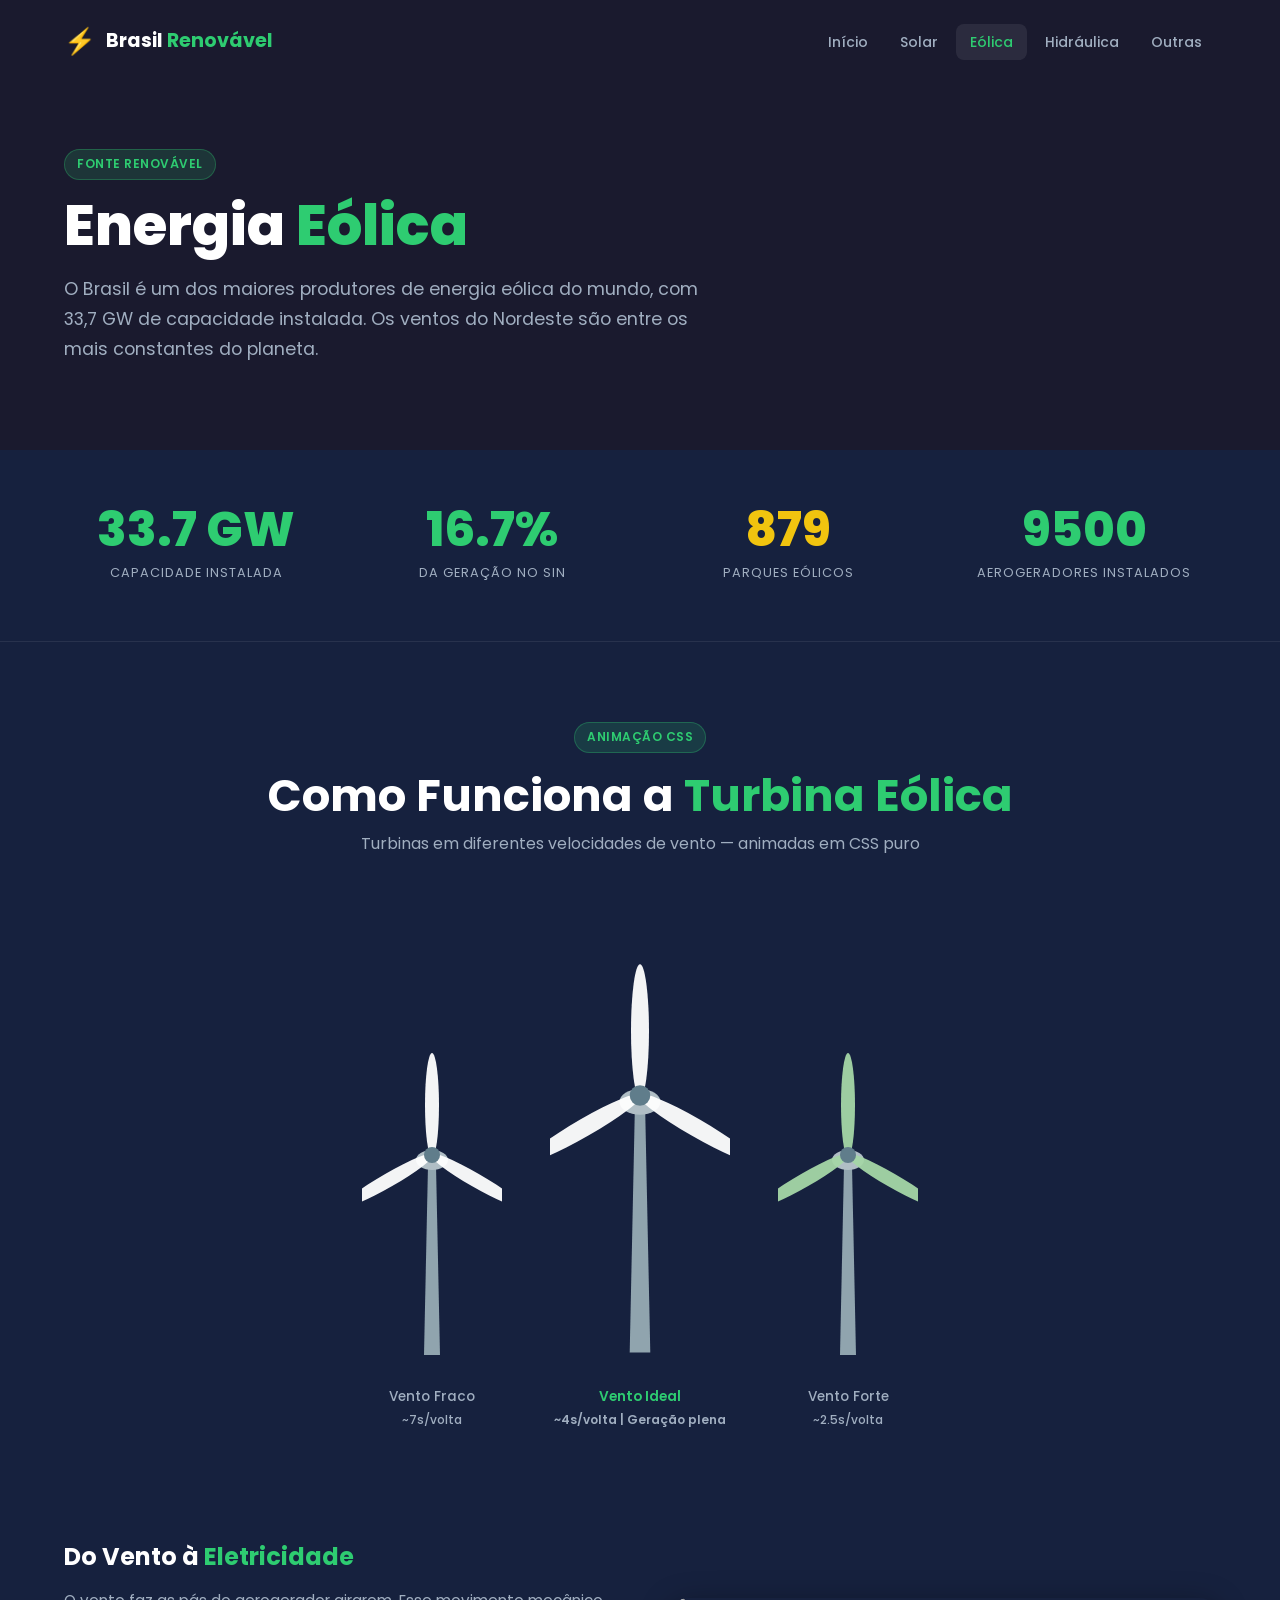
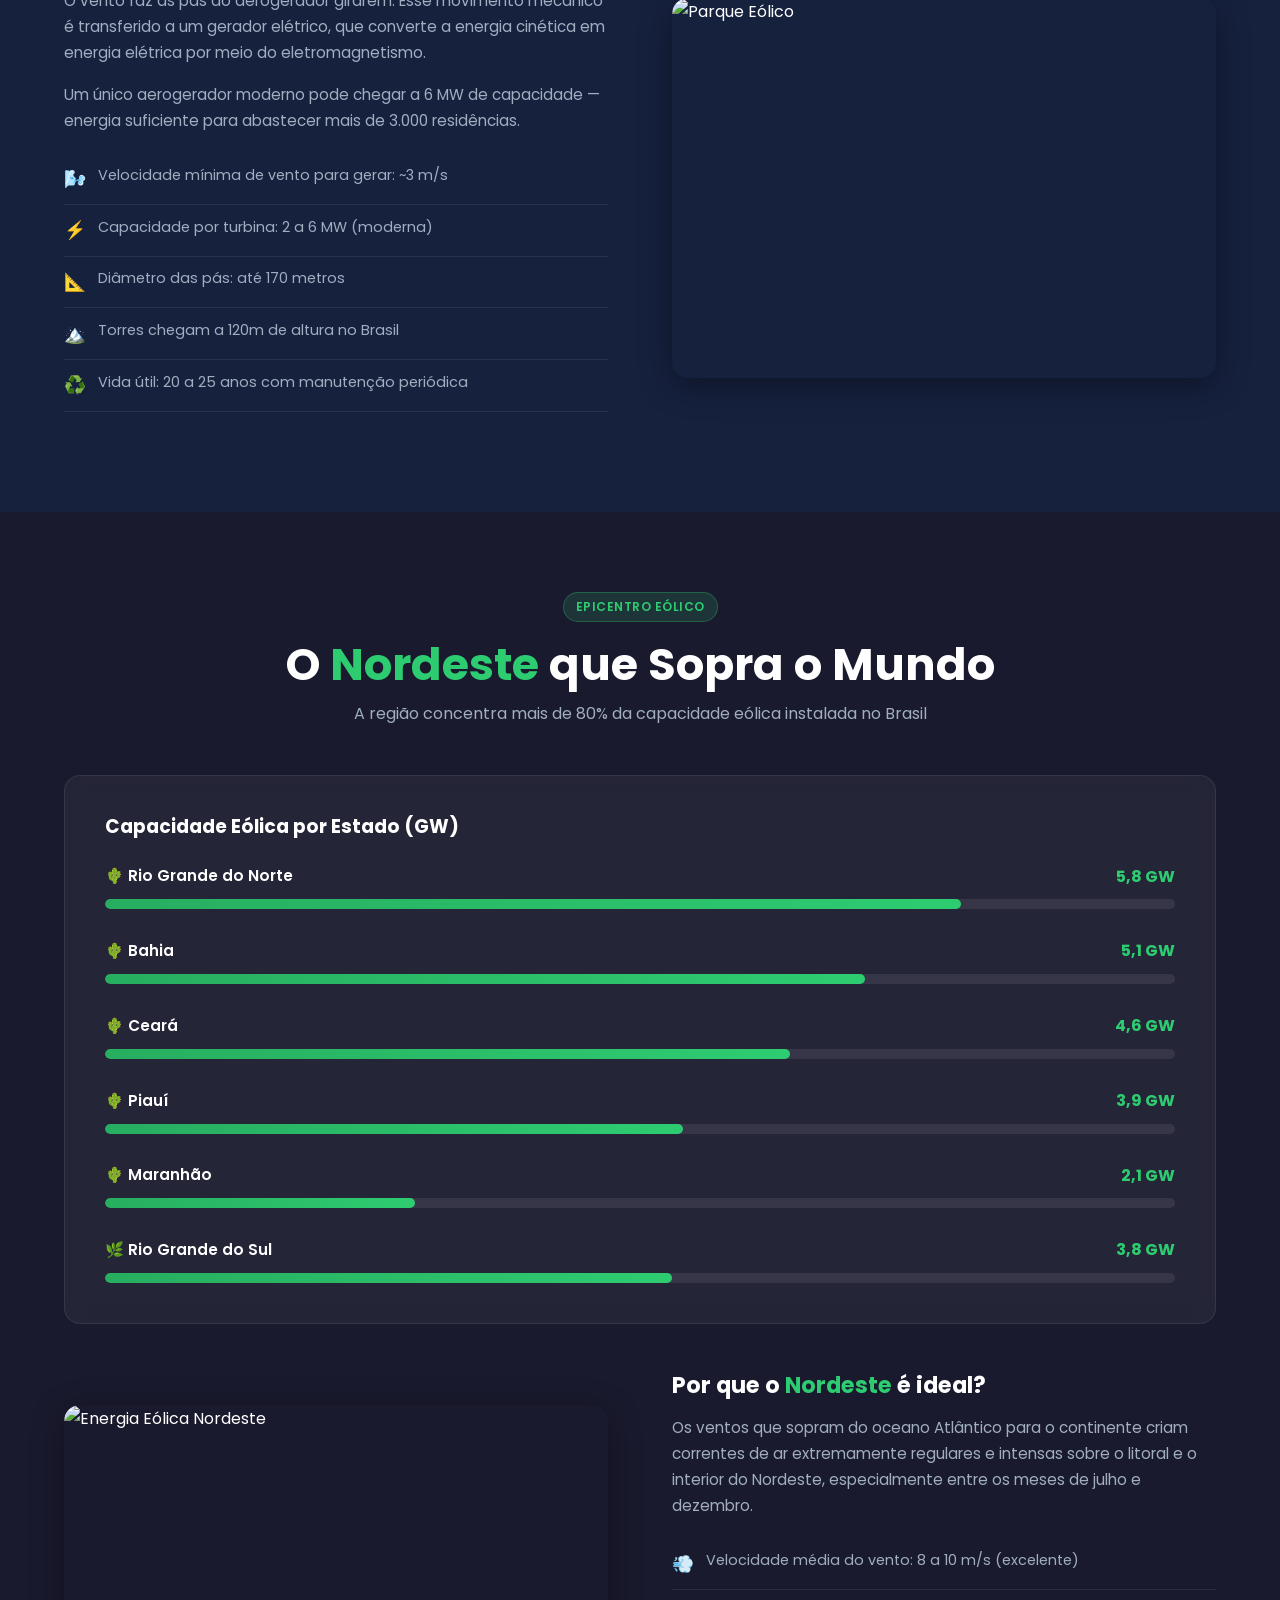
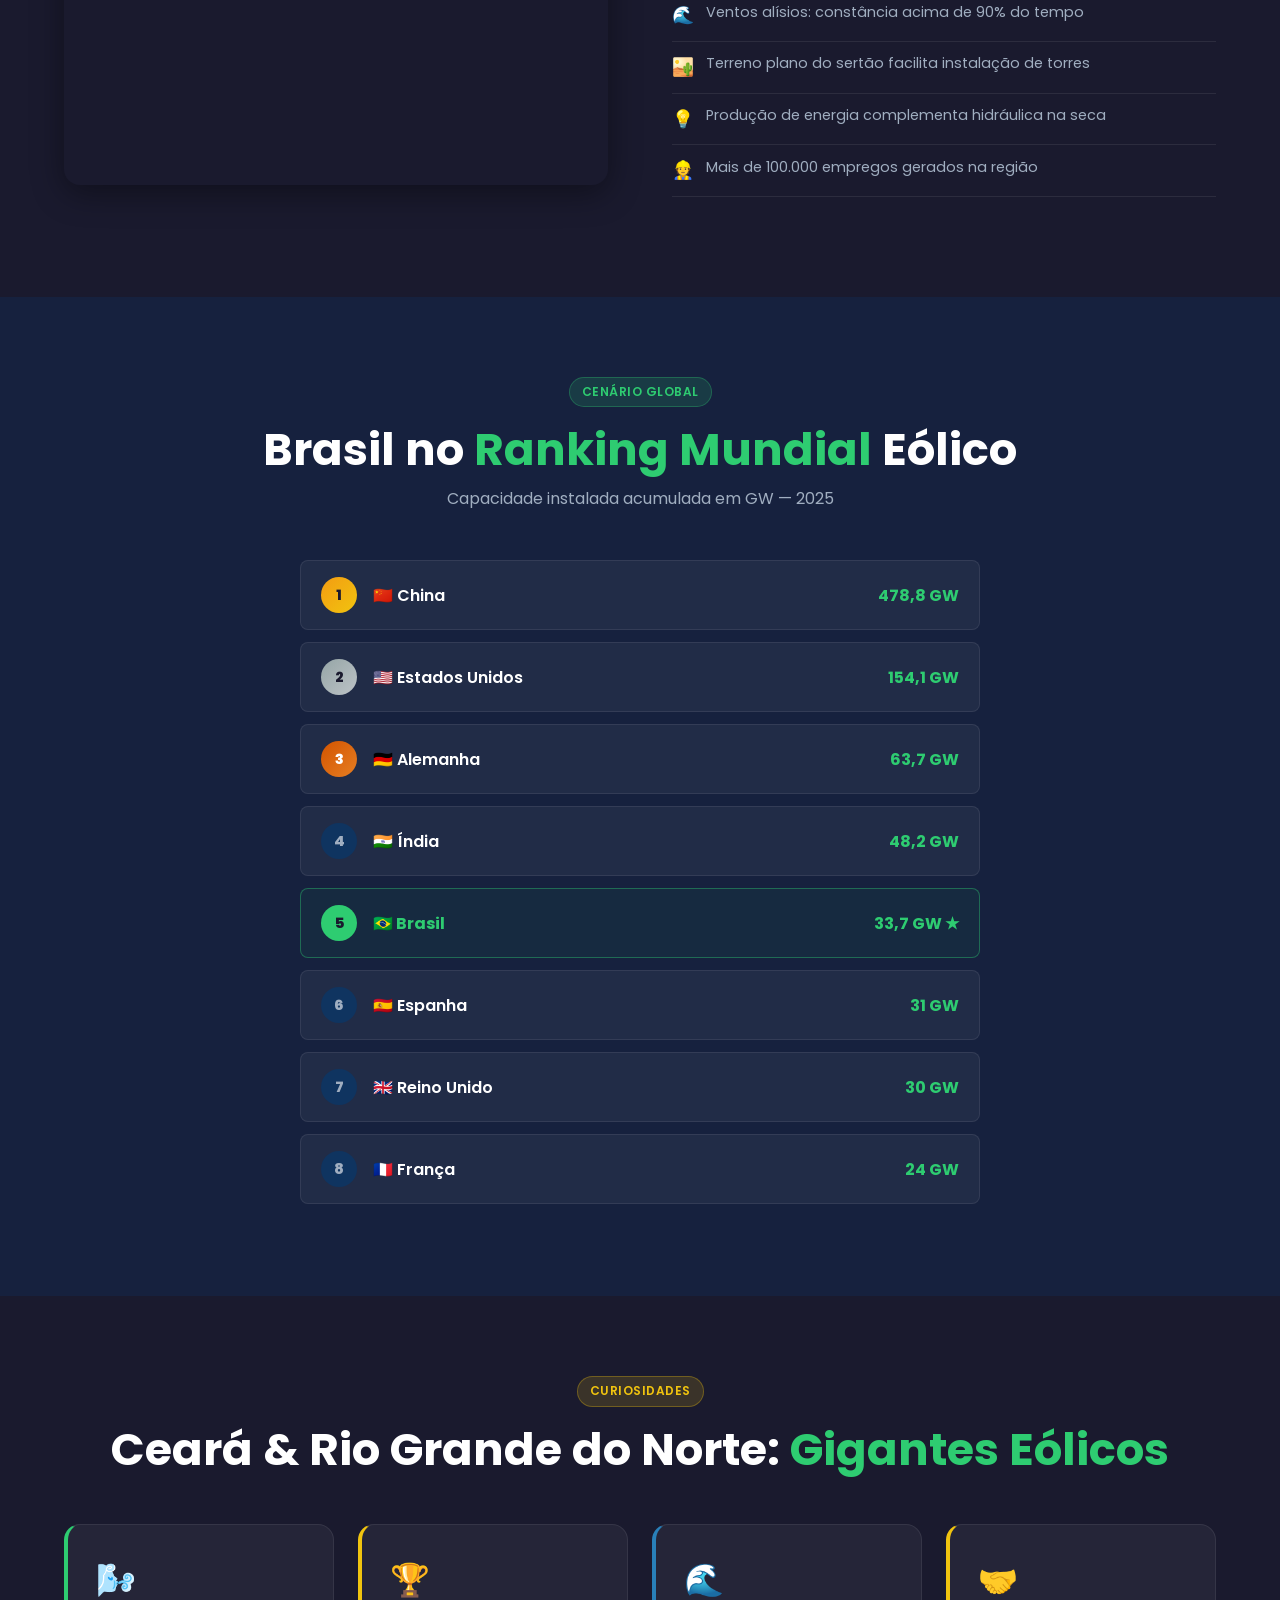
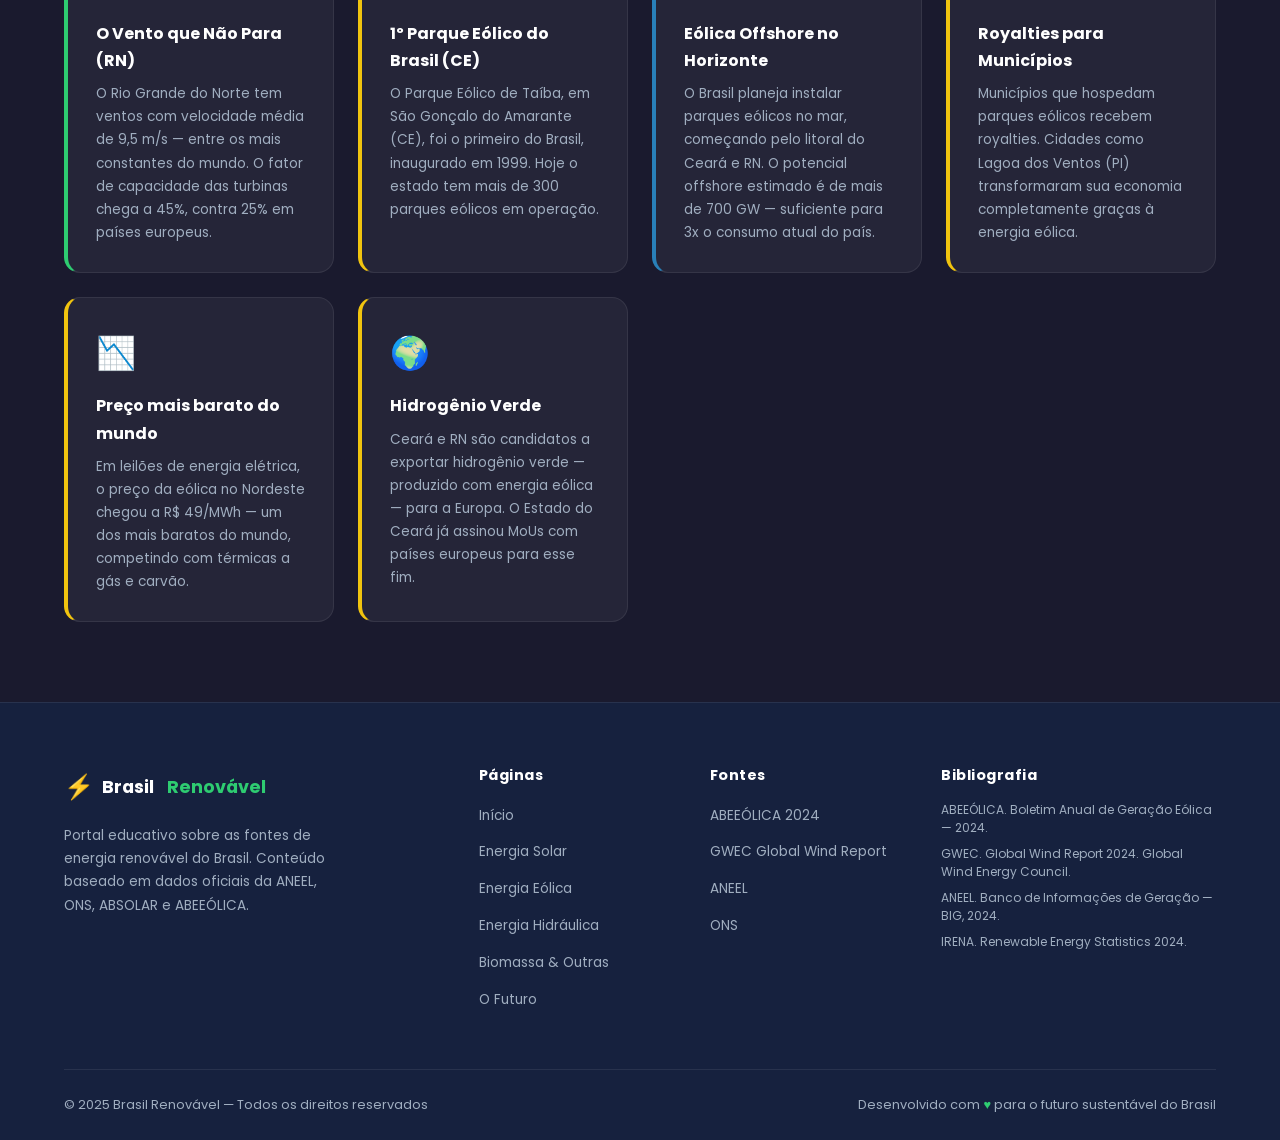
==== commit 7226b5e1: "fix: data '';;ij" ====
--- a/eolica.html
+++ b/eolica.html
@@ -40,7 +40,7 @@
         </h1>
         <p class="hero-inner-desc fade-in">
           O Brasil é um dos maiores produtores de energia eólica do mundo, com
-          30 GW de capacidade instalada. Os ventos do Nordeste são entre os mais
+          33,7 GW de capacidade instalada. Os ventos do Nordeste são entre os mais
           constantes do planeta.
         </p>
       </div>
@@ -53,7 +53,7 @@
           <div class="stat-item fade-in">
             <span
               class="stat-number highlight-green"
-              data-count="30"
+              data-count="33.7"
               data-suffix=" GW"
               >0</span
             >
@@ -63,11 +63,11 @@
             <span
               class="stat-number"
               style="color: var(--green)"
-              data-count="12.8"
+              data-count="16.7"
               data-suffix="%"
               >0</span
             >
-            <span class="stat-label">Da Matriz Elétrica</span>
+            <span class="stat-label">Da Geração no SIN</span>
           </div>
           <div class="stat-item fade-in">
             <span
@@ -438,7 +438,7 @@
             <span class="highlight-green">Ranking Mundial</span> Eólico
           </h2>
           <p class="section-subtitle">
-            Capacidade instalada acumulada em GW — 2024
+            Capacidade instalada acumulada em GW — 2025
           </p>
         </div>
 
@@ -449,22 +449,22 @@
           <div class="ranking-item">
             <div class="ranking-pos pos-1">1</div>
             <span class="ranking-country">🇨🇳 China</span>
-            <span class="ranking-gw">441 GW</span>
+            <span class="ranking-gw">478,8 GW</span>
           </div>
           <div class="ranking-item">
             <div class="ranking-pos pos-2">2</div>
             <span class="ranking-country">🇺🇸 Estados Unidos</span>
-            <span class="ranking-gw">147 GW</span>
+            <span class="ranking-gw">154,1 GW</span>
           </div>
           <div class="ranking-item">
             <div class="ranking-pos pos-3">3</div>
             <span class="ranking-country">🇩🇪 Alemanha</span>
-            <span class="ranking-gw">66 GW</span>
+            <span class="ranking-gw">63,7 GW</span>
           </div>
           <div class="ranking-item">
             <div class="ranking-pos pos-other">4</div>
             <span class="ranking-country">🇮🇳 Índia</span>
-            <span class="ranking-gw">46 GW</span>
+            <span class="ranking-gw">48,2 GW</span>
           </div>
           <div
             class="ranking-item"
@@ -484,22 +484,22 @@
               style="color: var(--green); font-weight: 700"
               >🇧🇷 Brasil</span
             >
-            <span class="ranking-gw" style="color: var(--green)">30 GW ★</span>
+            <span class="ranking-gw" style="color: var(--green)">33,7 GW ★</span>
           </div>
           <div class="ranking-item">
             <div class="ranking-pos pos-other">6</div>
             <span class="ranking-country">🇪🇸 Espanha</span>
-            <span class="ranking-gw">29 GW</span>
+            <span class="ranking-gw">31 GW</span>
           </div>
           <div class="ranking-item">
             <div class="ranking-pos pos-other">7</div>
             <span class="ranking-country">🇬🇧 Reino Unido</span>
-            <span class="ranking-gw">28 GW</span>
+            <span class="ranking-gw">30 GW</span>
           </div>
           <div class="ranking-item">
             <div class="ranking-pos pos-other">8</div>
             <span class="ranking-country">🇫🇷 França</span>
-            <span class="ranking-gw">22 GW</span>
+            <span class="ranking-gw">24 GW</span>
           </div>
         </div>
       </div>
@@ -636,7 +636,7 @@
           </div>
         </div>
         <div class="footer-bottom">
-          <p>© 2024 Brasil Renovável — Todos os direitos reservados</p>
+          <p>© 2025 Brasil Renovável — Todos os direitos reservados</p>
           <div class="credits">
             Desenvolvido com <span>♥</span> para o futuro sustentável do Brasil
           </div>
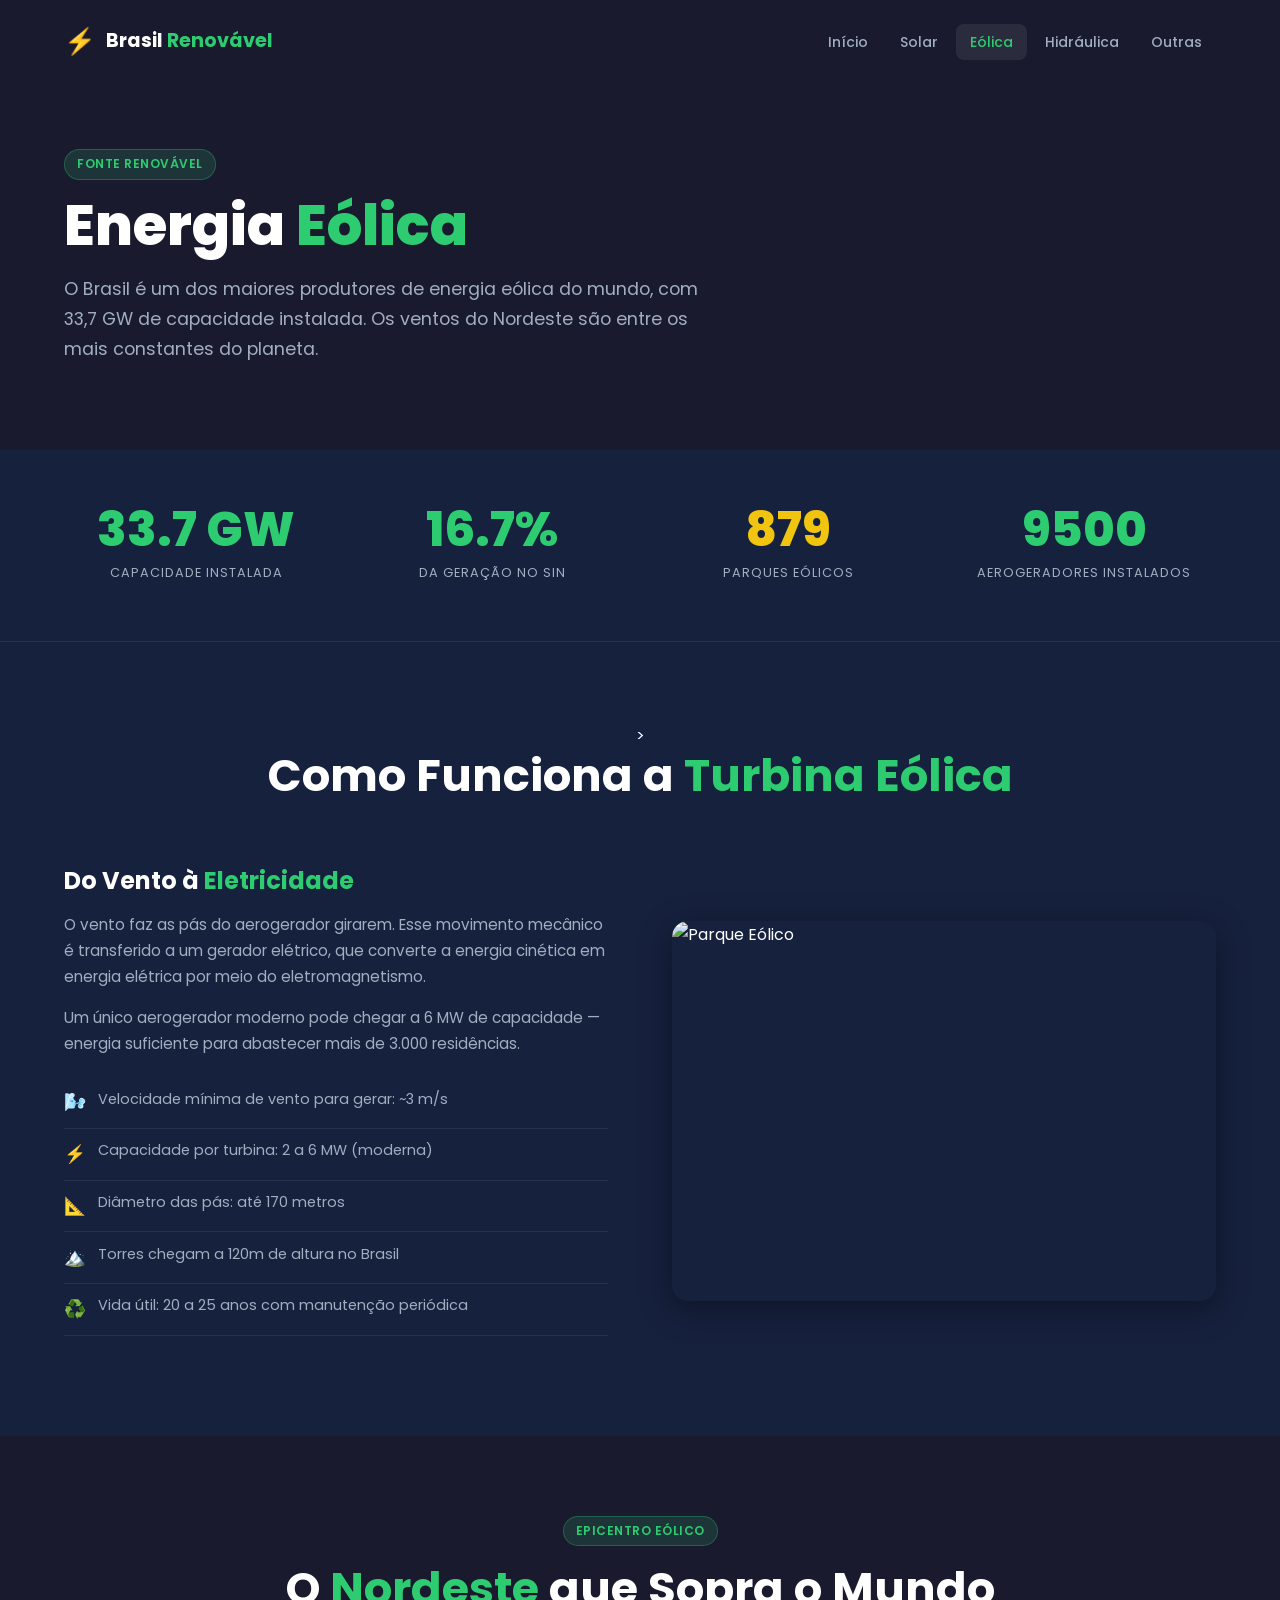
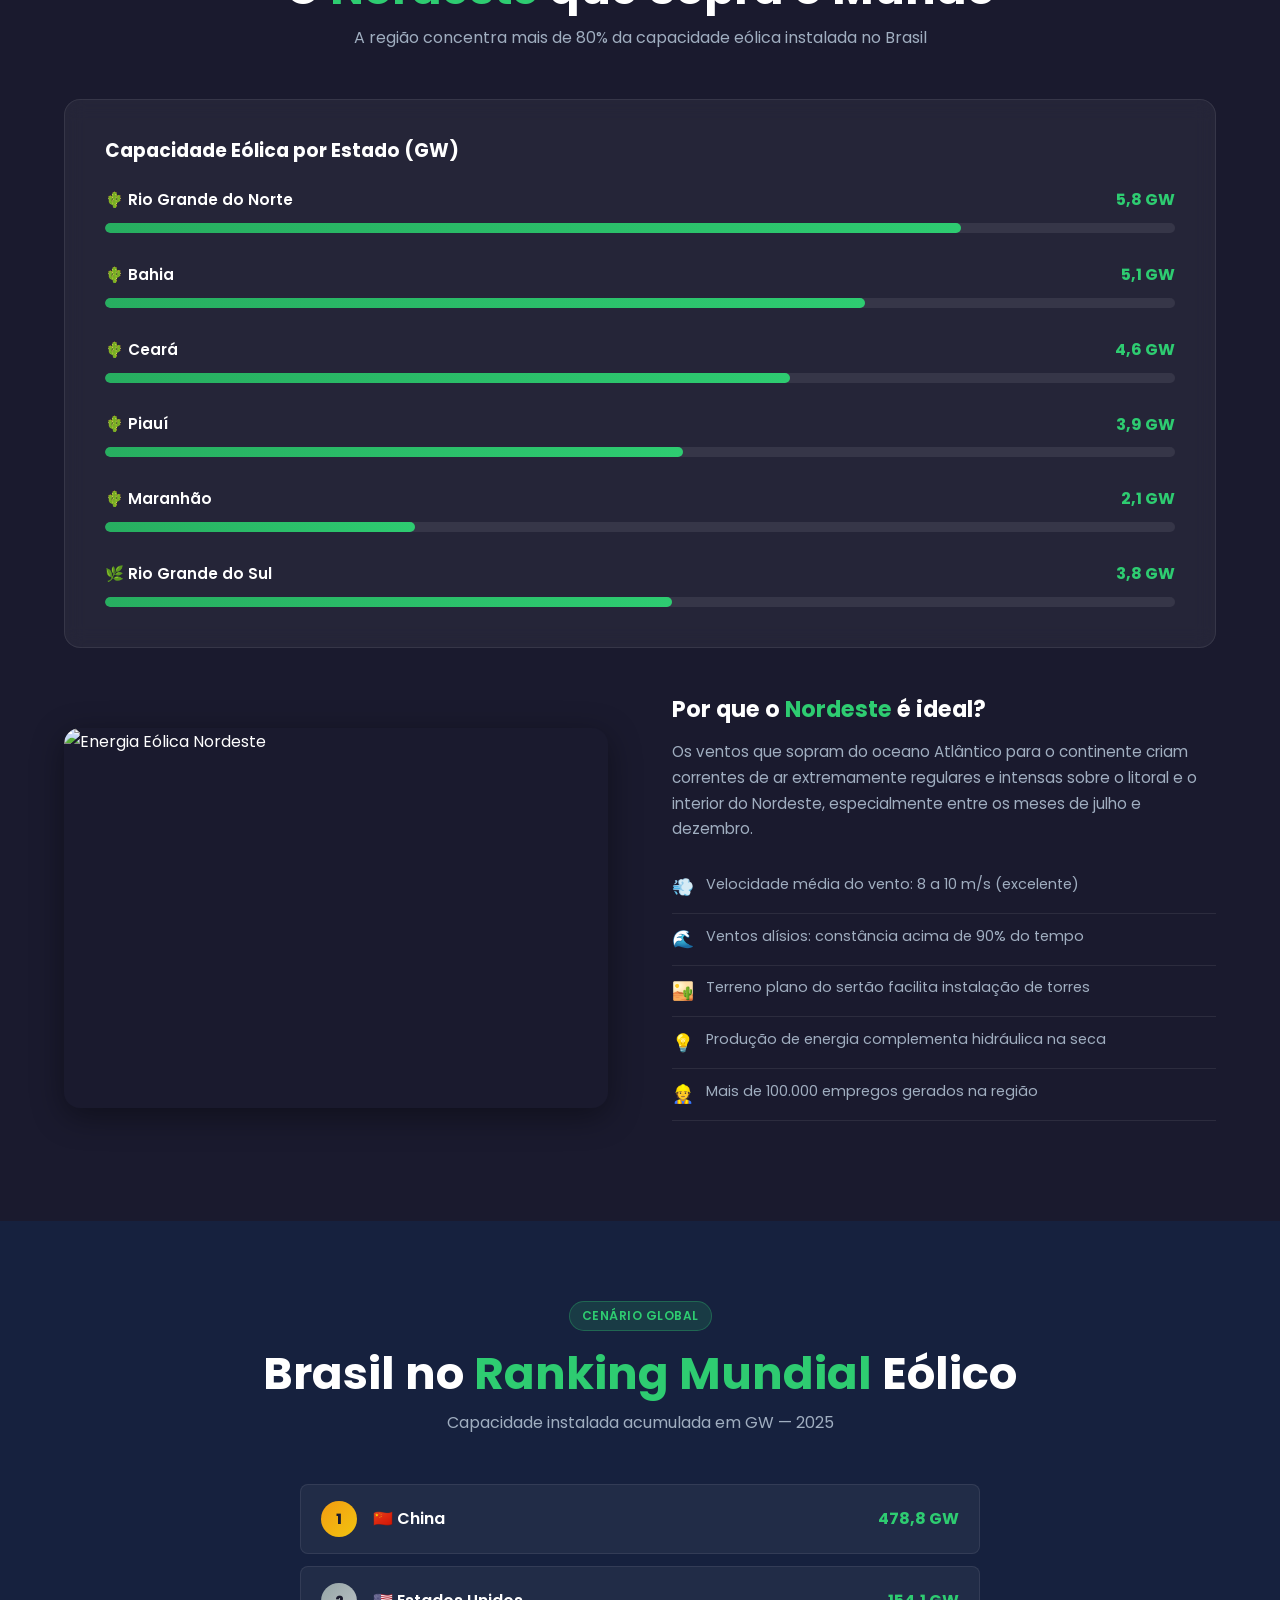
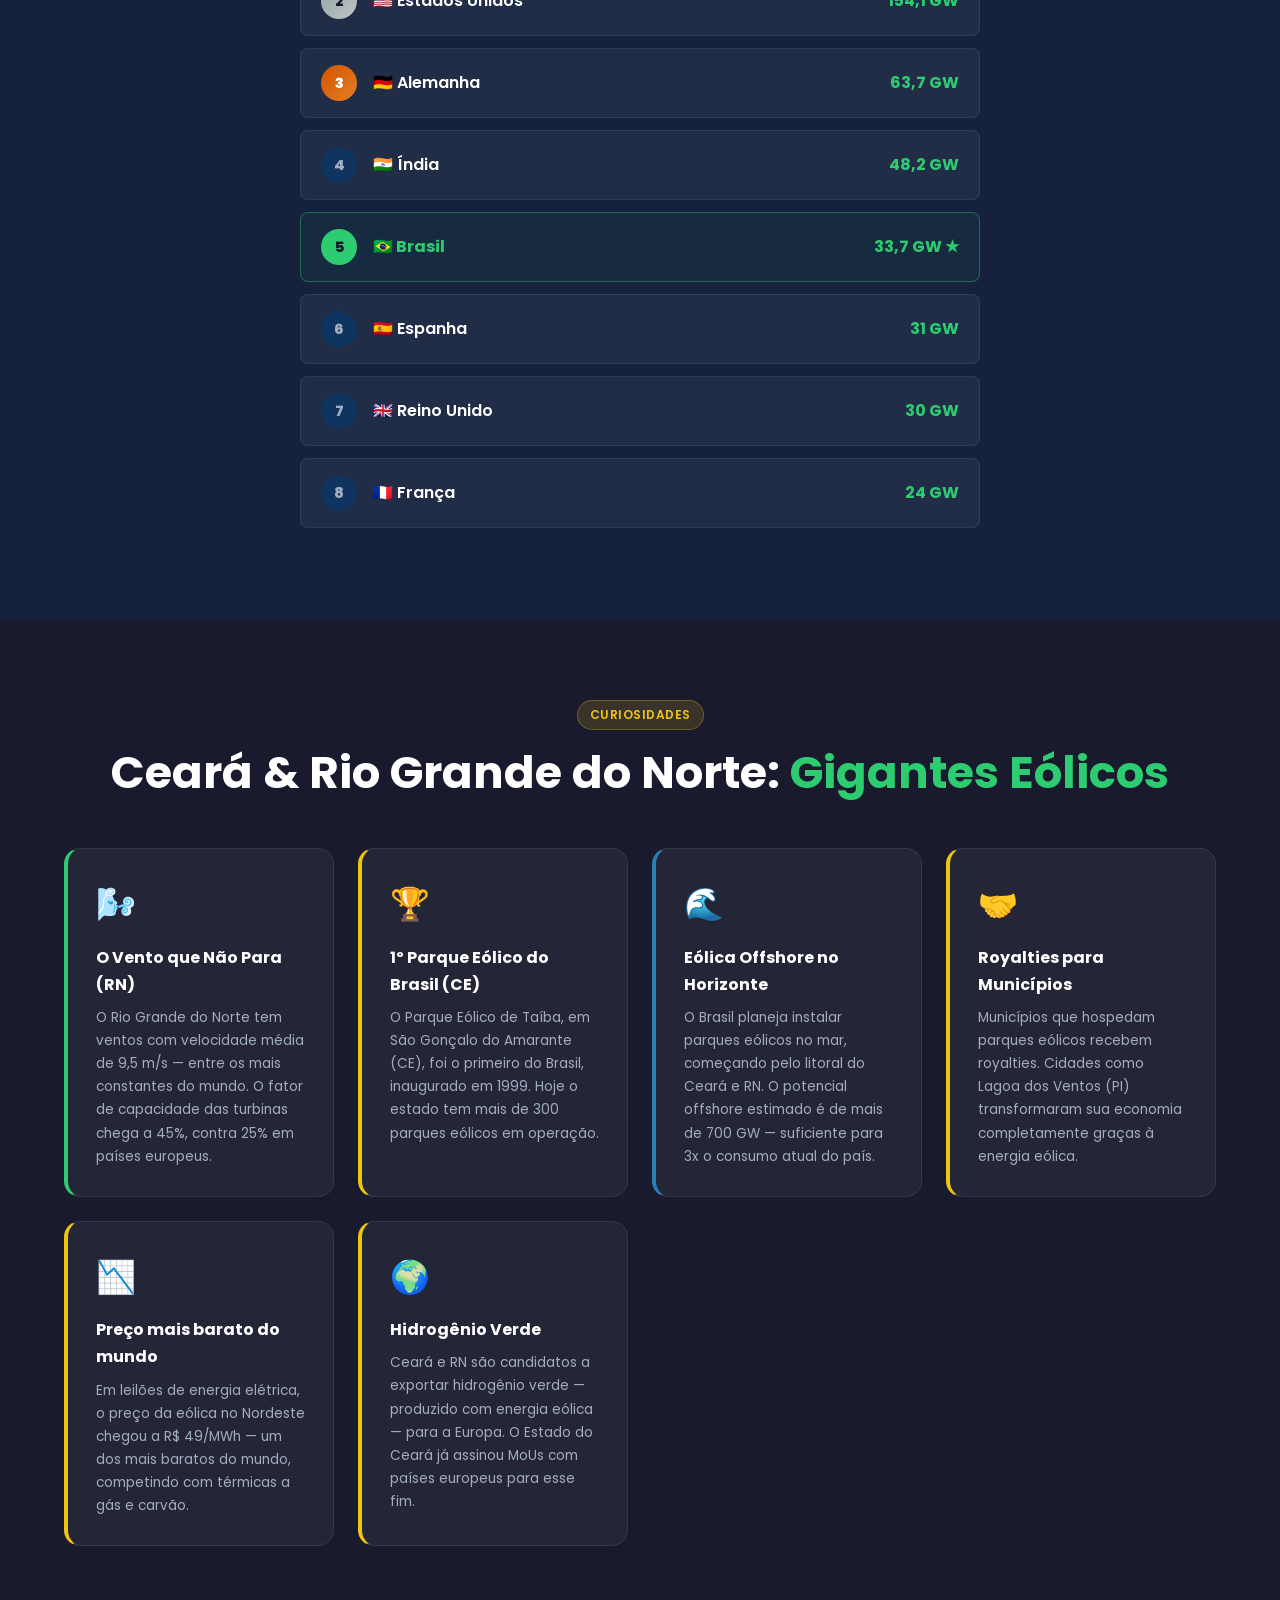
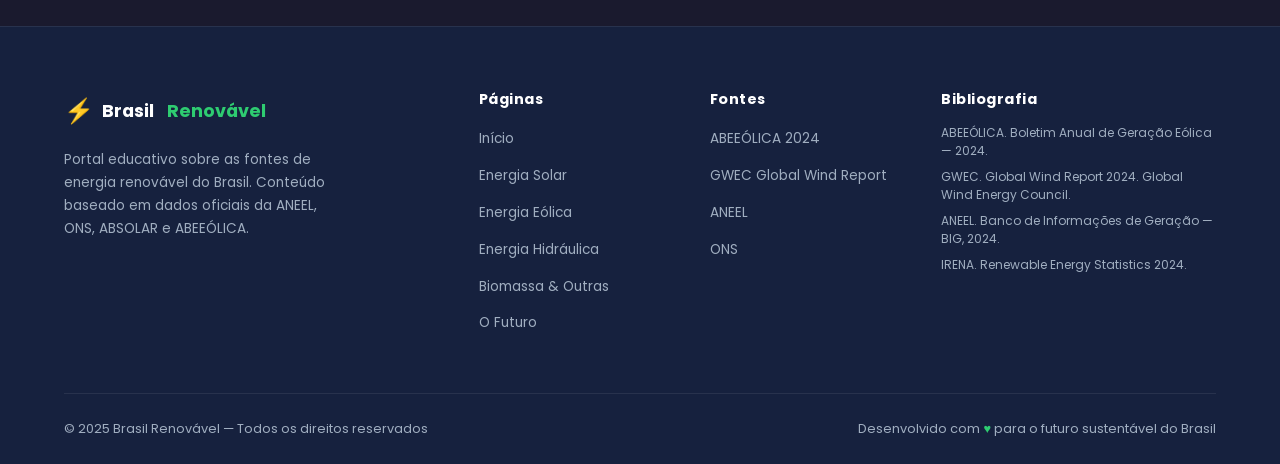
==== commit 02497043: "fix: remove css comments" ====
--- a/eolica.html
+++ b/eolica.html
@@ -11,7 +11,6 @@
     />
   </head>
   <body>
-    <!-- ── Navbar ────────────────────────────────────────────── -->
     <nav class="navbar">
       <div class="container">
         <a href="index.html" class="nav-brand">
@@ -31,7 +30,6 @@
       </div>
     </nav>
 
-    <!-- ── Hero ─────────────────────────────────────────────── -->
     <section class="hero-inner eolica">
       <div class="container">
         <span class="tag tag-green fade-in">Fonte Renovável</span>
@@ -40,13 +38,12 @@
         </h1>
         <p class="hero-inner-desc fade-in">
           O Brasil é um dos maiores produtores de energia eólica do mundo, com
-          33,7 GW de capacidade instalada. Os ventos do Nordeste são entre os mais
-          constantes do planeta.
+          33,7 GW de capacidade instalada. Os ventos do Nordeste são entre os
+          mais constantes do planeta.
         </p>
       </div>
     </section>
 
-    <!-- ── Stats ─────────────────────────────────────────────── -->
     <section class="stats-bar">
       <div class="container">
         <div class="stats-grid">
@@ -91,170 +88,15 @@
       </div>
     </section>
 
-    <!-- ── Turbina Eólica CSS Puro ────────────────────────────── -->
     <section style="padding: 5rem 0; background: var(--dark-2)">
       <div class="container">
         <div style="text-align: center; margin-bottom: 3rem" class="fade-in">
-          <span class="tag tag-green" style="margin-bottom: 1rem"
-            >Animação CSS</span
           >
           <h2 class="section-title">
             Como Funciona a <span class="highlight-green">Turbina Eólica</span>
           </h2>
-          <p class="section-subtitle">
-            Turbinas em diferentes velocidades de vento — animadas em CSS puro
-          </p>
-        </div>
-
-        <!-- TURBINA EM CSS PURO -->
-        <div class="turbine-showcase fade-in">
-          <!-- Turbina lenta -->
-          <div class="turbine-wrap">
-            <div class="turbine-svg-container">
-              <svg viewBox="0 0 140 320" xmlns="http://www.w3.org/2000/svg">
-                <!-- Torre -->
-                <polygon points="62,310 78,310 74,120 66,120" fill="#90a4ae" />
-                <!-- Nacele -->
-                <ellipse cx="70" cy="115" rx="16" ry="10" fill="#b0bec5" />
-                <!-- Blades Group (animado) -->
-                <g class="turbine-blades slow" transform-origin="70 110">
-                  <!-- Blade 1 (para cima) -->
-                  <ellipse
-                    cx="70"
-                    cy="60"
-                    rx="7"
-                    ry="52"
-                    fill="white"
-                    opacity=".95"
-                  />
-                  <!-- Blade 2 (baixo-direita) -->
-                  <ellipse
-                    cx="70"
-                    cy="60"
-                    rx="7"
-                    ry="52"
-                    fill="white"
-                    opacity=".95"
-                    transform="rotate(120,70,110)"
-                  />
-                  <!-- Blade 3 (baixo-esquerda) -->
-                  <ellipse
-                    cx="70"
-                    cy="60"
-                    rx="7"
-                    ry="52"
-                    fill="white"
-                    opacity=".95"
-                    transform="rotate(240,70,110)"
-                  />
-                </g>
-                <!-- Hub -->
-                <circle cx="70" cy="110" r="8" fill="#607d8b" />
-              </svg>
-            </div>
-            <div class="turbine-label">
-              Vento Fraco<br /><span
-                style="color: var(--gray); font-size: 0.75rem"
-                >~7s/volta</span
-              >
-            </div>
-          </div>
-
-          <!-- Turbina normal -->
-          <div class="turbine-wrap">
-            <div class="turbine-svg-container" style="width: 180px">
-              <svg viewBox="0 0 140 320" xmlns="http://www.w3.org/2000/svg">
-                <polygon points="62,310 78,310 74,120 66,120" fill="#90a4ae" />
-                <ellipse cx="70" cy="115" rx="16" ry="10" fill="#b0bec5" />
-                <g class="turbine-blades" transform-origin="70 110">
-                  <ellipse
-                    cx="70"
-                    cy="60"
-                    rx="7"
-                    ry="52"
-                    fill="white"
-                    opacity=".95"
-                  />
-                  <ellipse
-                    cx="70"
-                    cy="60"
-                    rx="7"
-                    ry="52"
-                    fill="white"
-                    opacity=".95"
-                    transform="rotate(120,70,110)"
-                  />
-                  <ellipse
-                    cx="70"
-                    cy="60"
-                    rx="7"
-                    ry="52"
-                    fill="white"
-                    opacity=".95"
-                    transform="rotate(240,70,110)"
-                  />
-                </g>
-                <circle cx="70" cy="110" r="8" fill="#607d8b" />
-              </svg>
-            </div>
-            <div
-              class="turbine-label"
-              style="color: var(--green); font-weight: 600"
-            >
-              Vento Ideal<br />
-              <span style="color: var(--gray); font-size: 0.75rem"
-                >~4s/volta | Geração plena</span
-              >
-            </div>
-          </div>
-
-          <!-- Turbina rápida -->
-          <div class="turbine-wrap">
-            <div class="turbine-svg-container">
-              <svg viewBox="0 0 140 320" xmlns="http://www.w3.org/2000/svg">
-                <polygon points="62,310 78,310 74,120 66,120" fill="#90a4ae" />
-                <ellipse cx="70" cy="115" rx="16" ry="10" fill="#b0bec5" />
-                <g class="turbine-blades fast" transform-origin="70 110">
-                  <ellipse
-                    cx="70"
-                    cy="60"
-                    rx="7"
-                    ry="52"
-                    fill="#a5d6a7"
-                    opacity=".95"
-                  />
-                  <ellipse
-                    cx="70"
-                    cy="60"
-                    rx="7"
-                    ry="52"
-                    fill="#a5d6a7"
-                    opacity=".95"
-                    transform="rotate(120,70,110)"
-                  />
-                  <ellipse
-                    cx="70"
-                    cy="60"
-                    rx="7"
-                    ry="52"
-                    fill="#a5d6a7"
-                    opacity=".95"
-                    transform="rotate(240,70,110)"
-                  />
-                </g>
-                <circle cx="70" cy="110" r="8" fill="#607d8b" />
-              </svg>
-            </div>
-            <div class="turbine-label">
-              Vento Forte<br /><span
-                style="color: var(--gray); font-size: 0.75rem"
-                >~2.5s/volta</span
-              >
-            </div>
-          </div>
-        </div>
-
-        <!-- Como funciona texto -->
+        </div>
+
         <div class="info-grid" style="margin-top: 4rem">
           <div class="info-content fade-in">
             <h3 style="font-size: 1.5rem; margin-bottom: 1rem">
@@ -303,7 +145,6 @@
       </div>
     </section>
 
-    <!-- ── Destaque Nordeste ───────────────────────────────────── -->
     <section class="info-section" style="padding: 5rem 0">
       <div class="container">
         <div style="text-align: center; margin-bottom: 3rem" class="fade-in">
@@ -426,7 +267,6 @@
       </div>
     </section>
 
-    <!-- ── Ranking Mundial ────────────────────────────────────── -->
     <section style="padding: 5rem 0; background: var(--dark-2)">
       <div class="container">
         <div style="text-align: center; margin-bottom: 3rem" class="fade-in">
@@ -484,7 +324,9 @@
               style="color: var(--green); font-weight: 700"
               >🇧🇷 Brasil</span
             >
-            <span class="ranking-gw" style="color: var(--green)">33,7 GW ★</span>
+            <span class="ranking-gw" style="color: var(--green)"
+              >33,7 GW ★</span
+            >
           </div>
           <div class="ranking-item">
             <div class="ranking-pos pos-other">6</div>
@@ -505,7 +347,6 @@
       </div>
     </section>
 
-    <!-- ── Curiosidades CE e RN ───────────────────────────────── -->
     <section style="padding: 5rem 0">
       <div class="container">
         <div style="text-align: center; margin-bottom: 3rem" class="fade-in">
@@ -586,7 +427,6 @@
       </div>
     </section>
 
-    <!-- ── Footer ─────────────────────────────────────────────── -->
     <footer class="footer">
       <div class="container">
         <div class="footer-grid">
--- a/css/style.css
+++ b/css/style.css
@@ -1,10 +1,5 @@
-/* ============================================================
-   ENERGIAS RENOVÁVEIS NO BRASIL — style.css
-   ============================================================ */
-
 @import url('https://fonts.googleapis.com/css2?family=Poppins:wght@300;400;500;600;700;800;900&display=swap');
 
-/* ── Variables ─────────────────────────────────────────────── */
 :root {
   --green:       #2ecc71;
   --green-dark:  #27ae60;
@@ -27,7 +22,6 @@
   --transition:  0.3s ease;
 }
 
-/* ── Reset & Base ──────────────────────────────────────────── */
 *, *::before, *::after { margin: 0; padding: 0; box-sizing: border-box; }
 
 html { scroll-behavior: smooth; }
@@ -48,7 +42,6 @@
 
 h1,h2,h3,h4 { line-height: 1.2; }
 
-/* ── Utility ───────────────────────────────────────────────── */
 .container { width: 90%; max-width: 1200px; margin: 0 auto; }
 
 .section-title {
@@ -107,7 +100,6 @@
 }
 .fade-in.visible { opacity: 1; transform: translateY(0); }
 
-/* ── Navbar ────────────────────────────────────────────────── */
 .navbar {
   position: fixed;
   top: 0; left: 0; right: 0;
@@ -177,7 +169,6 @@
   transition: all var(--transition);
 }
 
-/* ── Hero — Index ──────────────────────────────────────────── */
 .hero {
   min-height: 100vh;
   display: flex;
@@ -274,7 +265,6 @@
 
 .hero-cta { display: flex; gap: 1rem; flex-wrap: wrap; }
 
-/* ── Hero — Inner Pages ────────────────────────────────────── */
 .hero-inner {
   min-height: 50vh;
   display: flex;
@@ -314,7 +304,6 @@
   max-width: 650px;
 }
 
-/* ── Stats Bar ─────────────────────────────────────────────── */
 .stats-bar {
   background: var(--dark-2);
   padding: 2.5rem 0;
@@ -345,7 +334,6 @@
   letter-spacing: 1px;
 }
 
-/* ── Progress Bar ──────────────────────────────────────────── */
 .progress-section { padding: 5rem 0; }
 
 .progress-card {
@@ -388,7 +376,6 @@
 .fill-teal   { background: linear-gradient(90deg, #16a085, #1abc9c); }
 .fill-orange { background: linear-gradient(90deg, #e67e22, #f39c12); }
 
-/* ── Cards ─────────────────────────────────────────────────── */
 .cards-section { padding: 5rem 0; }
 
 .cards-grid {
@@ -457,10 +444,8 @@
 
 .card-link:hover { gap: .7rem; }
 
-/* ── Nav Cards (index) ──────────────────────────────────────── */
 .nav-cards-section { padding: 5rem 0; }
 
-/* ── Info Sections ─────────────────────────────────────────── */
 .info-section { padding: 5rem 0; }
 
 .info-section:nth-child(even) { background: var(--dark-2); }
@@ -512,7 +497,6 @@
 
 .info-list li .icon { font-size: 1.1rem; flex-shrink: 0; margin-top: .1rem; }
 
-/* ── Diagram — Solar ───────────────────────────────────────── */
 .solar-diagram {
   display: flex;
   flex-direction: column;
@@ -555,7 +539,6 @@
   50%      { opacity: .6; transform: scale(.95); }
 }
 
-/* ── Solar animation (rays) ────────────────────────────────── */
 .sun-container {
   position: relative;
   width: 80px;
@@ -600,7 +583,6 @@
 
 @keyframes rayRotate { to { rotate: 360deg; } }
 
-/* ── Wind Turbine CSS ──────────────────────────────────────── */
 .turbine-showcase {
   display: flex;
   justify-content: center;
@@ -638,7 +620,6 @@
   font-weight: 500;
 }
 
-/* ── Chart Bars ────────────────────────────────────────────── */
 .chart-section { padding: 5rem 0; }
 
 .bar-chart {
@@ -696,7 +677,6 @@
   font-weight: 500;
 }
 
-/* ── Ranking List ──────────────────────────────────────────── */
 .ranking-list { }
 
 .ranking-item {
@@ -732,7 +712,6 @@
 .ranking-country { font-weight: 600; flex: 1; }
 .ranking-gw { font-weight: 700; color: var(--green); }
 
-/* ── Pros Cons ─────────────────────────────────────────────── */
 .pros-cons-grid {
   display: grid;
   grid-template-columns: 1fr 1fr;
@@ -761,7 +740,6 @@
   color: var(--gray);
 }
 
-/* ── Timeline ──────────────────────────────────────────────── */
 .timeline { position: relative; padding-left: 2rem; }
 
 .timeline::before {
@@ -799,7 +777,6 @@
 
 .timeline-text { color: var(--gray); font-size: .9rem; }
 
-/* ── Form ──────────────────────────────────────────────────── */
 .form-section { padding: 5rem 0; }
 
 .form-card {
@@ -868,7 +845,6 @@
 .success-title { font-size: 1.5rem; font-weight: 700; color: var(--green); margin-bottom: .5rem; }
 .success-text { color: var(--gray); }
 
-/* ── Feature Boxes ─────────────────────────────────────────── */
 .feature-boxes {
   display: grid;
   grid-template-columns: repeat(auto-fit, minmax(220px, 1fr));
@@ -891,7 +867,6 @@
 .feature-box .f-title { font-weight: 700; margin-bottom: .5rem; }
 .feature-box .f-text { color: var(--gray); font-size: .85rem; }
 
-/* ── Quote Block ───────────────────────────────────────────── */
 .quote-block {
   border-left: 4px solid var(--green);
   padding: 1.25rem 1.75rem;
@@ -902,14 +877,12 @@
   color: var(--gray);
 }
 
-/* ── Two col text ──────────────────────────────────────────── */
 .text-two-col {
   display: grid;
   grid-template-columns: 1fr 1fr;
   gap: 2rem;
 }
 
-/* ── Goal Cards ────────────────────────────────────────────── */
 .goal-card {
   background: var(--card-bg);
   border: 1px solid var(--card-border);
@@ -931,7 +904,6 @@
 .goal-title { font-size: 1.1rem; font-weight: 700; margin-bottom: .75rem; }
 .goal-text  { color: var(--gray); font-size: .9rem; }
 
-/* ── Footer ────────────────────────────────────────────────── */
 .footer {
   background: var(--dark-2);
   border-top: 1px solid var(--card-border);
@@ -973,7 +945,6 @@
 .footer-bottom .credits { font-size: .8rem; color: var(--gray); }
 .footer-bottom .credits span { color: var(--green); }
 
-/* ── Curiosity Cards ───────────────────────────────────────── */
 .curiosity-grid {
   display: grid;
   grid-template-columns: repeat(auto-fit, minmax(250px, 1fr));
@@ -995,7 +966,6 @@
 .curiosity-card .c-title { font-size: 1rem; font-weight: 700; margin-bottom: .5rem; }
 .curiosity-card .c-text { color: var(--gray); font-size: .85rem; }
 
-/* ── Map States ────────────────────────────────────────────── */
 .states-grid {
   display: grid;
   grid-template-columns: repeat(auto-fit, minmax(200px, 1fr));
@@ -1020,7 +990,6 @@
 .state-name { font-weight: 700; font-size: .95rem; }
 .state-data { font-size: .8rem; color: var(--gray); }
 
-/* ── Scroll to top ─────────────────────────────────────────── */
 .scroll-top {
   position: fixed;
   bottom: 2rem;
@@ -1045,7 +1014,6 @@
 .scroll-top.show { opacity: 1; pointer-events: auto; }
 .scroll-top:hover { transform: translateY(-3px); }
 
-/* ── Responsive ────────────────────────────────────────────── */
 @media (max-width: 1024px) {
   .footer-grid { grid-template-columns: 1fr 1fr; }
 }
